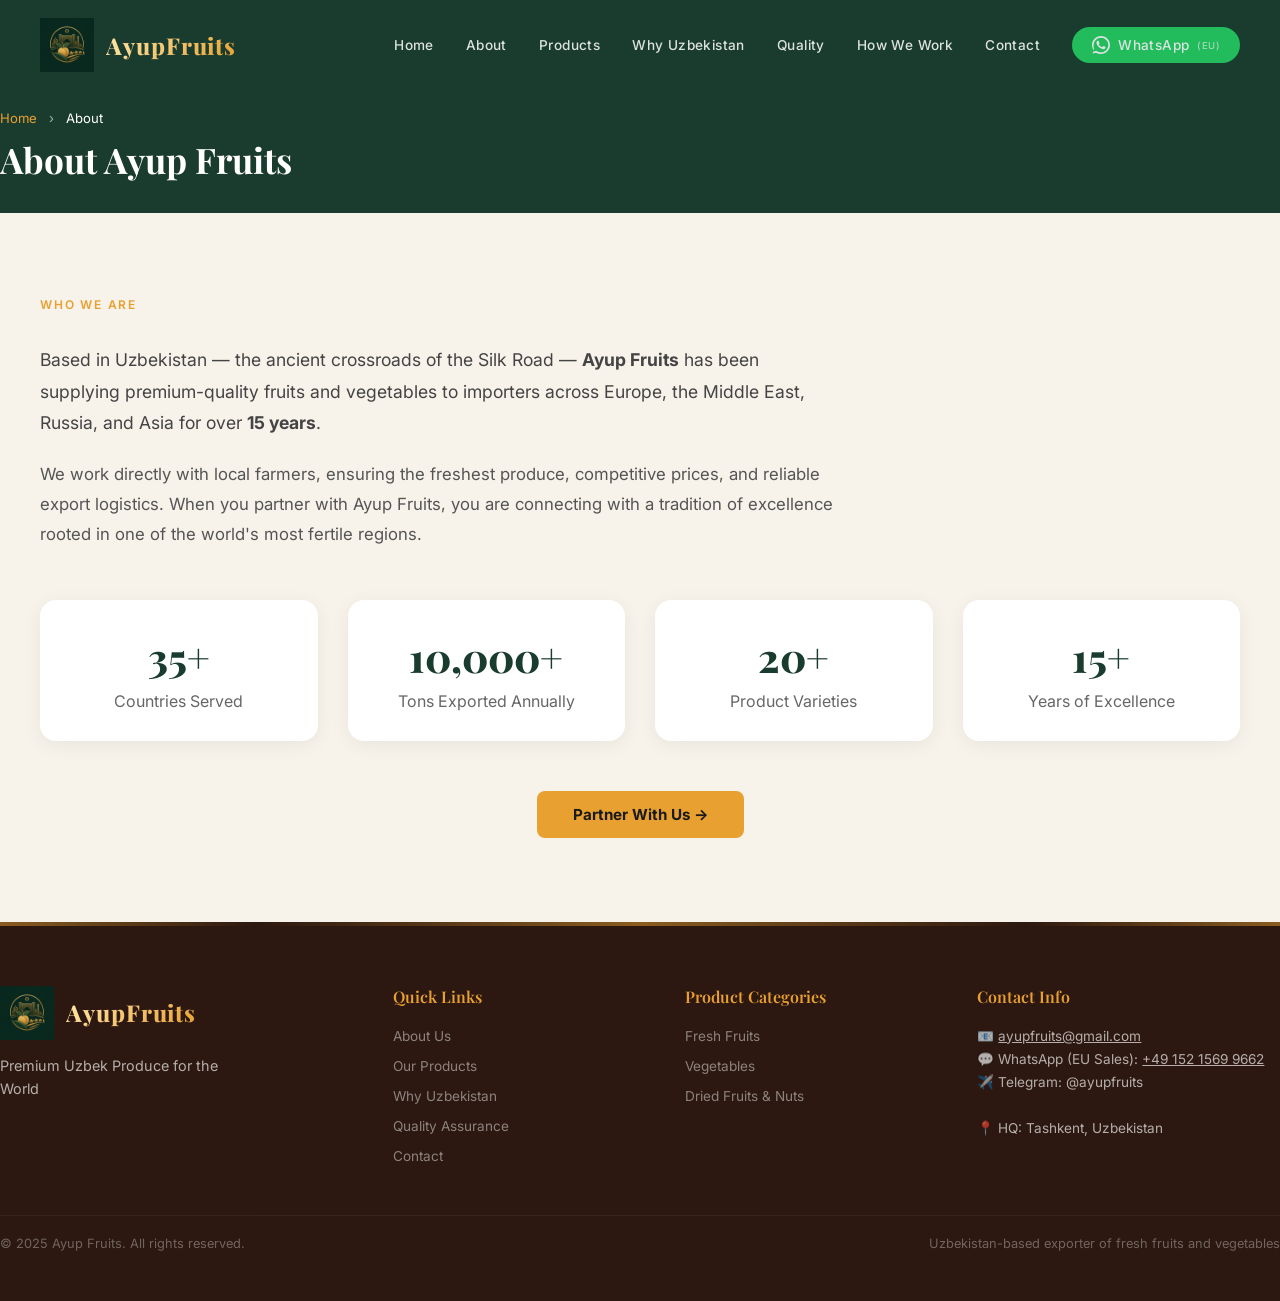
==== about/index.html @ dbff4dd1 "SEO Architecture Overhaul: multi-page structure with 9 subpages - Extracted CSS to styles.css (2163 " ====
<!DOCTYPE html>
<html lang="en">
<head>
<meta charset="UTF-8">
<meta name="viewport" content="width=device-width, initial-scale=1.0">
<title>About Ayup Fruits — 15+ Years of Uzbek Produce Export</title>
<meta name="description" content="Learn about Ayup Fruits, a Tashkent-based exporter with 15+ years of experience supplying premium Uzbek fruits, vegetables, and dried goods to 35+ countries worldwide.">
<link rel="canonical" href="https://ayupfruits.com/about/">
<link rel="alternate" hreflang="en" href="https://ayupfruits.com/about/">
<link rel="alternate" hreflang="x-default" href="https://ayupfruits.com/about/">
<link rel="icon" type="image/png" sizes="48x48" href="../favicon.png">
<link rel="icon" type="image/png" sizes="32x32" href="../favicon-32x32.png">
<link rel="icon" type="image/png" sizes="16x16" href="../favicon-16x16.png">
<link rel="apple-touch-icon" sizes="180x180" href="../apple-touch-icon.png">
<link rel="preconnect" href="https://fonts.googleapis.com">
<link rel="preconnect" href="https://fonts.gstatic.com" crossorigin>
<link href="https://fonts.googleapis.com/css2?family=Inter:wght@400;500;600;700&family=Playfair+Display:ital,wght@0,400;0,600;0,700;0,800;1,400&display=swap" rel="stylesheet">
<link rel="stylesheet" href="../styles.css">
<script type="application/ld+json">
{
  "@context": "https://schema.org",
  "@type": "BreadcrumbList",
  "itemListElement": [
    {"@type": "ListItem", "position": 1, "name": "Home", "item": "https://ayupfruits.com/"},
    {"@type": "ListItem", "position": 2, "name": "About", "item": "https://ayupfruits.com/about/"}
  ]
}
</script>
</head>
<body>

<nav id="navbar" class="scrolled">
  <div class="container nav-inner">
    <a href="../" class="nav-logo">
      <img src="../logo.png" alt="Ayup Fruits">
      <span>AyupFruits</span>
    </a>
    <div class="nav-links">
      <a href="../">Home</a>
      <a href="../about/">About</a>
      <a href="../products/">Products</a>
      <a href="../why-uzbekistan/">Why Uzbekistan</a>
      <a href="../quality/">Quality</a>
      <a href="../how-we-work/">How We Work</a>
      <a href="../contact/">Contact</a>
      <a href="https://wa.me/4915215699662" class="nav-wa-btn" target="_blank" rel="noopener" title="EU Sales Office">
        <svg viewBox="0 0 24 24" fill="currentColor"><path d="M17.472 14.382c-.297-.149-1.758-.867-2.03-.967-.273-.099-.471-.148-.67.15-.197.297-.767.966-.94 1.164-.173.199-.347.223-.644.075-.297-.15-1.255-.463-2.39-1.475-.883-.788-1.48-1.761-1.653-2.059-.173-.297-.018-.458.13-.606.134-.133.298-.347.446-.52.149-.174.198-.298.298-.497.099-.198.05-.371-.025-.52-.075-.149-.669-1.612-.916-2.207-.242-.579-.487-.5-.669-.51-.173-.008-.371-.01-.57-.01-.198 0-.52.074-.792.372-.272.297-1.04 1.016-1.04 2.479 0 1.462 1.065 2.875 1.213 3.074.149.198 2.096 3.2 5.077 4.487.709.306 1.262.489 1.694.625.712.227 1.36.195 1.871.118.571-.085 1.758-.719 2.006-1.413.248-.694.248-1.289.173-1.413-.074-.124-.272-.198-.57-.347z"/><path d="M12 0C5.373 0 0 5.373 0 12c0 2.625.846 5.059 2.284 7.034L.789 23.492l4.634-1.215A11.95 11.95 0 0012 24c6.627 0 12-5.373 12-12S18.627 0 12 0zm0 21.75c-2.115 0-4.107-.628-5.764-1.707l-.413-.248-4.283 1.123 1.143-4.175-.272-.432A9.71 9.71 0 012.25 12c0-5.385 4.365-9.75 9.75-9.75s9.75 4.365 9.75 9.75-4.365 9.75-9.75 9.75z"/></svg>
        WhatsApp <span style="font-size:0.7em;opacity:0.7">(EU)</span>
      </a>
    </div>
    <button class="hamburger" id="hamburgerBtn" aria-label="Toggle menu">
      <span></span><span></span><span></span>
    </button>
  </div>
</nav>
<div class="mobile-menu" id="mobileMenu">
  <a href="../" class="mobile-link">Home</a>
  <a href="../about/" class="mobile-link">About</a>
  <a href="../products/" class="mobile-link">Products</a>
  <a href="../why-uzbekistan/" class="mobile-link">Why Uzbekistan</a>
  <a href="../quality/" class="mobile-link">Quality</a>
  <a href="../how-we-work/" class="mobile-link">How We Work</a>
  <a href="../contact/" class="mobile-link">Contact</a>
</div>

<!-- Breadcrumb -->
<div style="padding: 90px 0 0; background: var(--green);">
  <div class="container" style="padding: 20px 0 30px;">
    <nav style="font-size: 0.82rem; color: rgba(255,255,255,0.6);">
      <a href="../" style="color: var(--gold); text-decoration: none;">Home</a>
      <span style="margin: 0 8px;">›</span>
      <span style="color: #fff;">About</span>
    </nav>
    <h1 style="font-family: 'Playfair Display', serif; color: #fff; font-size: 2.2rem; margin-top: 10px;">About Ayup Fruits</h1>
  </div>
</div>

<section style="padding: 80px 0; background: var(--ivory);">
  <div class="container">
    <span class="eyebrow" style="color: var(--gold);">Who We Are</span>
    <p class="section-body" style="max-width: 800px; margin-top: 20px; font-size: 1.1rem; line-height: 1.8; color: #444;">Based in Uzbekistan — the ancient crossroads of the Silk Road — <strong>Ayup Fruits</strong> has been supplying premium-quality fruits and vegetables to importers across Europe, the Middle East, Russia, and Asia for over <strong>15 years</strong>.</p>
    <p class="section-body" style="max-width: 800px; margin-top: 20px; font-size: 1.05rem; line-height: 1.8; color: #555;">We work directly with local farmers, ensuring the freshest produce, competitive prices, and reliable export logistics. When you partner with Ayup Fruits, you are connecting with a tradition of excellence rooted in one of the world's most fertile regions.</p>
    <div style="display: grid; grid-template-columns: repeat(auto-fit, minmax(200px, 1fr)); gap: 30px; margin-top: 50px;">
      <div style="text-align: center; padding: 30px; background: white; border-radius: 16px; box-shadow: 0 4px 20px rgba(0,0,0,0.06);"><div style="font-size: 2.5rem; font-weight: 800; color: var(--green); font-family: Playfair Display, serif;">35+</div><div style="color: #666; margin-top: 8px;">Countries Served</div></div>
      <div style="text-align: center; padding: 30px; background: white; border-radius: 16px; box-shadow: 0 4px 20px rgba(0,0,0,0.06);"><div style="font-size: 2.5rem; font-weight: 800; color: var(--green); font-family: Playfair Display, serif;">10,000+</div><div style="color: #666; margin-top: 8px;">Tons Exported Annually</div></div>
      <div style="text-align: center; padding: 30px; background: white; border-radius: 16px; box-shadow: 0 4px 20px rgba(0,0,0,0.06);"><div style="font-size: 2.5rem; font-weight: 800; color: var(--green); font-family: Playfair Display, serif;">20+</div><div style="color: #666; margin-top: 8px;">Product Varieties</div></div>
      <div style="text-align: center; padding: 30px; background: white; border-radius: 16px; box-shadow: 0 4px 20px rgba(0,0,0,0.06);"><div style="font-size: 2.5rem; font-weight: 800; color: var(--green); font-family: Playfair Display, serif;">15+</div><div style="color: #666; margin-top: 8px;">Years of Excellence</div></div>
    </div>
    <div style="margin-top: 50px; text-align: center;"><a href="../contact/" class="btn-primary" style="display: inline-block; padding: 14px 36px; background: var(--gold); color: #1a1a1a; border-radius: 8px; font-weight: 700; text-decoration: none;">Partner With Us →</a></div>
  </div>
</section>

<footer id="footer">
  <div class="footer-ornament-strip"></div>
  <div class="container footer-content">
    <div class="footer-grid">
      <div class="footer-brand">
        <a href="../" class="nav-logo">
          <img src="../logo.png" alt="Ayup Fruits">
          <span>AyupFruits</span>
        </a>
        <p>Premium Uzbek Produce for the World</p>
      </div>
      <div class="footer-col">
        <h4>Quick Links</h4>
        <ul>
          <li><a href="../about/">About Us</a></li>
          <li><a href="../products/">Our Products</a></li>
          <li><a href="../why-uzbekistan/">Why Uzbekistan</a></li>
          <li><a href="../quality/">Quality Assurance</a></li>
          <li><a href="../contact/">Contact</a></li>
        </ul>
      </div>
      <div class="footer-col">
        <h4>Product Categories</h4>
        <ul>
          <li><a href="../products/fresh-fruits/">Fresh Fruits</a></li>
          <li><a href="../products/vegetables/">Vegetables</a></li>
          <li><a href="../products/dried-fruits/">Dried Fruits & Nuts</a></li>
        </ul>
      </div>
      <div class="footer-col">
        <h4>Contact Info</h4>
        <p>
          📧 <a href="mailto:ayupfruits@gmail.com" style="color:inherit;text-decoration:underline;">ayupfruits@gmail.com</a><br>
          💬 WhatsApp (EU Sales): <a href="https://wa.me/4915215699662" style="color:inherit;text-decoration:underline;" target="_blank">+49 152 1569 9662</a><br>
          ✈️ Telegram: @ayupfruits<br><br>
          📍 HQ: Tashkent, Uzbekistan
        </p>
      </div>
    </div>
    <div class="footer-bottom">
      <span>© 2025 Ayup Fruits. All rights reserved.</span>
      <span>Uzbekistan-based exporter of fresh fruits and vegetables</span>
    </div>
  </div>
</footer>

<script src="../scripts.js"></script>
<div id="google_translate_element" style="display:none"></div>
<script type="text/javascript" src="//translate.google.com/translate_a/element.js?cb=googleTranslateElementInit"></script>
</body>
</html>
---- styles.css ----
/* ============================================
   RESET & BASE
   ============================================ */
*, *::before, *::after { margin: 0; padding: 0; box-sizing: border-box; }
html { scroll-behavior: smooth; font-size: 16px; }
body {
  font-family: 'Inter', sans-serif;
  color: #1C1C1C;
  background: #F7F2EA;
  overflow-x: hidden;
  -webkit-font-smoothing: antialiased;
}
img { max-width: 100%; height: auto; display: block; }
a { text-decoration: none; color: inherit; }
ul { list-style: none; }
button { cursor: pointer; border: none; font-family: inherit; }

/* ============================================
   DESIGN TOKENS
   ============================================ */
:root {
  --green: #1A3C2E;
  --gold: #E8A030;
  --ivory: #F7F2EA;
  --brown: #2C1810;
  --white: #FFFFFF;
  --graphite: #1C1C1C;
  --gold-light: #F0B840;
  --green-dark: #142E23;
  --transition: 0.35s cubic-bezier(0.4, 0, 0.2, 1);
}

/* ============================================
   UTILITY
   ============================================ */
.container {
  max-width: 1280px;
  margin: 0 auto;
  padding: 0 40px;
}
.eyebrow {
  font-family: 'Inter', sans-serif;
  font-size: 0.75rem;
  font-weight: 600;
  letter-spacing: 0.15em;
  text-transform: uppercase;
  color: var(--gold);
  margin-bottom: 12px;
  display: inline-block;
}
.section-heading {
  font-family: 'Playfair Display', serif;
  font-size: clamp(1.8rem, 4vw, 2.8rem);
  font-weight: 700;
  line-height: 1.2;
  margin-bottom: 20px;
}
.section-body {
  font-size: 1.05rem;
  line-height: 1.75;
  color: #555;
  max-width: 680px;
}

/* reveal animation */
.reveal {
  opacity: 0;
  transform: translateY(40px);
  transition: opacity 0.8s var(--transition), transform 0.8s var(--transition);
}
.reveal.visible {
  opacity: 1;
  transform: translateY(0);
}

/* ============================================
   NAVBAR
   ============================================ */
#navbar {
  position: fixed;
  top: 0; left: 0; right: 0;
  z-index: 1000;
  padding: 18px 0;
  transition: background var(--transition), padding var(--transition), box-shadow var(--transition);
}
#navbar.scrolled {
  background: var(--green);
  padding: 10px 0;
  box-shadow: 0 4px 30px rgba(0,0,0,0.25);
}
.nav-inner {
  display: flex;
  align-items: center;
  justify-content: space-between;
}
.nav-logo {
  display: flex;
  align-items: center;
  gap: 12px;
}
.nav-logo img {
  height: 54px;
  width: auto;
  display: block;
  object-fit: contain;
  transition: height var(--transition);
}
#navbar.scrolled .nav-logo img {
  height: 44px;
}
.nav-logo span {
  font-family: 'Playfair Display', serif;
  font-size: 1.45rem;
  font-weight: 800;
  background: linear-gradient(135deg, #FFEAB0 0%, #E8A030 100%);
  -webkit-background-clip: text;
  -webkit-text-fill-color: transparent;
  letter-spacing: 0.04em;
  display: inline-block;
}
.nav-links {
  display: flex;
  align-items: center;
  gap: 32px;
}
.nav-links a {
  font-size: 0.85rem;
  font-weight: 500;
  color: var(--white);
  opacity: 0.85;
  transition: opacity var(--transition), color var(--transition);
  letter-spacing: 0.03em;
}
.nav-links a:hover { opacity: 1; color: var(--gold); }
.nav-wa-btn {
  display: inline-flex;
  align-items: center;
  gap: 8px;
  background: #25D366;
  color: var(--white);
  padding: 9px 20px;
  border-radius: 50px;
  font-size: 0.82rem;
  font-weight: 600;
  transition: transform var(--transition), box-shadow var(--transition);
}
.nav-wa-btn:hover {
  transform: translateY(-2px);
  box-shadow: 0 6px 20px rgba(37,211,102,0.35);
}
.nav-wa-btn svg { width: 18px; height: 18px; }

/* Hamburger */
.hamburger {
  display: none;
  flex-direction: column;
  gap: 5px;
  background: none;
  padding: 4px;
}
.hamburger span {
  display: block;
  width: 26px;
  height: 2.5px;
  background: var(--white);
  border-radius: 2px;
  transition: transform var(--transition), opacity var(--transition);
}
.hamburger.active span:nth-child(1) { transform: rotate(45deg) translate(5px, 5px); }
.hamburger.active span:nth-child(2) { opacity: 0; }
.hamburger.active span:nth-child(3) { transform: rotate(-45deg) translate(6px, -6px); }

/* Mobile menu */
.mobile-menu {
  display: none;
  position: fixed;
  top: 0; left: 0; right: 0; bottom: 0;
  background: var(--green);
  z-index: 999;
  flex-direction: column;
  align-items: center;
  justify-content: center;
  gap: 28px;
  opacity: 0;
  transition: opacity 0.4s ease;
}
.mobile-menu.open { display: flex; opacity: 1; }
.mobile-menu a {
  font-family: 'Playfair Display', serif;
  font-size: 1.5rem;
  color: var(--white);
  transition: color var(--transition);
}
.mobile-menu a:hover { color: var(--gold); }

/* ============================================
   HERO
   ============================================ */
#hero {
  position: relative;
  min-height: 100vh;
  display: flex;
  flex-direction: column;
  justify-content: center;
  background: var(--green-dark);
  overflow: hidden;
}
.hero-bg {
  position: absolute;
  inset: 0;
  background-image: url('silk-road-bg.jpg');
  background-size: cover;
  background-position: center;
  transform: scale(1.15);
  will-change: transform;
  z-index: 0;
}
.hero-bg-overlay {
  position: absolute;
  inset: 0;
  background: linear-gradient(to right, rgba(20,40,30,0.96) 0%, rgba(20,40,30,0.85) 45%, rgba(20,40,30,0.3) 100%);
  z-index: 1;
}
.hero-bg-overlay::after {
  content: '';
  position: absolute;
  inset: 0;
  background: linear-gradient(180deg, rgba(20,40,30,0.2) 0%, rgba(20,40,30,0.96) 100%);
}
.hero-ornament {
  position: absolute;
  inset: 0;
  opacity: 0.08;
  pointer-events: none;
  z-index: 2;
  mix-blend-mode: overlay;
}
.hero-shimmer {
  position: absolute;
  top: 0; left: -100%;
  width: 100%; height: 100%;
  background: linear-gradient(90deg, transparent 0%, rgba(232,160,48,0.05) 50%, transparent 100%);
  animation: shimmer 6s ease-in-out infinite;
  pointer-events: none;
  z-index: 2;
}
@keyframes shimmer {
  0% { left: -100%; }
  100% { left: 100%; }
}
.hero-content {
  position: relative;
  z-index: 3;
  max-width: 820px;
  padding-top: 120px;
}
.hero-content h1 {
  font-family: 'Playfair Display', serif;
  font-size: clamp(3rem, 7vw, 5.2rem);
  font-weight: 800;
  color: var(--white);
  line-height: 1.05;
  margin-bottom: 18px;
}
.hero-title-gradient {
  background: linear-gradient(135deg, #FFEAB0 0%, #F5D380 25%, #E8A030 50%, #C88015 75%, #905000 100%);
  -webkit-background-clip: text;
  -webkit-text-fill-color: transparent;
  display: inline-block;
  filter: drop-shadow(0 2px 10px rgba(0,0,0,0.55));
}
.hero-sub {
  font-size: clamp(1.05rem, 2vw, 1.35rem);
  color: var(--gold);
  font-weight: 600;
  margin-bottom: 18px;
  letter-spacing: 0.02em;
  text-shadow: 0 2px 4px rgba(0,0,0,0.4);
}
.hero-body {
  font-size: 1.08rem;
  color: rgba(255,255,255,0.72);
  line-height: 1.75;
  max-width: 620px;
  margin-bottom: 38px;
  text-shadow: 0 1px 3px rgba(0,0,0,0.3);
}
.hero-btns {
  display: flex;
  gap: 18px;
  flex-wrap: wrap;
}
.btn-primary {
  display: inline-flex;
  align-items: center;
  gap: 8px;
  background: var(--gold);
  color: var(--brown);
  padding: 14px 32px;
  border-radius: 6px;
  font-weight: 600;
  font-size: 0.95rem;
  transition: transform var(--transition), box-shadow var(--transition), background var(--transition);
  position: relative;
  overflow: hidden;
}
.btn-primary::after {
  content: '';
  position: absolute;
  top: 0; left: -100%;
  width: 100%; height: 100%;
  background: linear-gradient(90deg, transparent, rgba(255,255,255,0.25), transparent);
  transition: left 0.5s;
}
.btn-primary:hover::after { left: 100%; }
.btn-primary:hover {
  transform: translateY(-2px);
  box-shadow: 0 8px 30px rgba(232,160,48,0.4);
}
.btn-secondary {
  display: inline-flex;
  align-items: center;
  gap: 8px;
  background: transparent;
  color: var(--white);
  padding: 14px 32px;
  border-radius: 6px;
  font-weight: 600;
  font-size: 0.95rem;
  border: 2px solid rgba(255,255,255,0.4);
  transition: border-color var(--transition), color var(--transition), transform var(--transition);
}
.btn-secondary:hover {
  border-color: var(--gold);
  color: var(--gold);
  transform: translateY(-2px);
}

/* Stats strip */
.hero-stats {
  position: relative;
  z-index: 2;
  display: grid;
  grid-template-columns: repeat(4, 1fr);
  gap: 16px;
  margin-top: 60px;
  padding-bottom: 50px;
}
.stat-item {
  text-align: center;
  position: relative;
  background: rgba(255,255,255,0.04);
  border: 1px solid rgba(232,160,48,0.2);
  border-radius: 20px;
  padding: 28px 16px 24px;
  backdrop-filter: blur(10px);
  -webkit-backdrop-filter: blur(10px);
  transition: transform 0.3s ease, box-shadow 0.3s ease, border-color 0.3s ease;
  overflow: hidden;
}
.stat-item::before {
  content: '';
  position: absolute;
  inset: 0;
  background: linear-gradient(135deg, rgba(232,160,48,0.06) 0%, rgba(255,234,176,0.03) 100%);
  border-radius: 20px;
  pointer-events: none;
}
.stat-item:hover {
  transform: translateY(-6px);
  box-shadow: 0 20px 50px rgba(232,160,48,0.15), 0 0 0 1px rgba(232,160,48,0.35);
  border-color: rgba(232,160,48,0.45);
}
/* Top gold line accent */
.stat-item::after {
  content: '';
  position: absolute;
  top: 0; left: 20%; right: 20%;
  height: 2px;
  background: linear-gradient(90deg, transparent, rgba(232,160,48,0.7), transparent);
  border-radius: 0 0 2px 2px;
}
.stat-icon {
  display: flex;
  align-items: center;
  justify-content: center;
  width: 60px;
  height: 60px;
  margin: 0 auto 18px;
  border-radius: 18px;
  font-size: 1.6rem;
  position: relative;
  transition: transform 0.35s cubic-bezier(0.34, 1.56, 0.64, 1), box-shadow 0.3s ease;
}
.stat-icon svg {
  width: 30px;
  height: 30px;
  filter: drop-shadow(0 2px 6px currentColor);
}
/* Per-card icon colors */
.stat-item:nth-child(1) .stat-icon {
  background: linear-gradient(135deg, rgba(64,196,255,0.18) 0%, rgba(30,144,255,0.1) 100%);
  border: 1px solid rgba(64,196,255,0.35);
  box-shadow: 0 4px 20px rgba(64,196,255,0.1);
}
.stat-item:nth-child(2) .stat-icon {
  background: linear-gradient(135deg, rgba(255,152,0,0.18) 0%, rgba(230,81,0,0.1) 100%);
  border: 1px solid rgba(255,152,0,0.35);
  box-shadow: 0 4px 20px rgba(255,152,0,0.1);
}
.stat-item:nth-child(3) .stat-icon {
  background: linear-gradient(135deg, rgba(76,175,80,0.18) 0%, rgba(27,94,32,0.12) 100%);
  border: 1px solid rgba(76,175,80,0.35);
  box-shadow: 0 4px 20px rgba(76,175,80,0.1);
}
.stat-item:nth-child(4) .stat-icon {
  background: linear-gradient(135deg, rgba(186,104,200,0.18) 0%, rgba(123,31,162,0.12) 100%);
  border: 1px solid rgba(186,104,200,0.35);
  box-shadow: 0 4px 20px rgba(186,104,200,0.1);
}
/* Hover lift for icon */
.stat-item:hover .stat-icon {
  transform: scale(1.12) translateY(-2px);
}
.stat-number {
  font-family: 'Outfit', 'Inter', sans-serif;
  font-size: clamp(2.6rem, 4.5vw, 3.6rem);
  font-weight: 900;
  color: #ffffff;
  line-height: 1;
  margin-bottom: 10px;
  letter-spacing: -0.03em;
  text-shadow:
    0 0 20px rgba(232,160,48,0.9),
    0 0 40px rgba(232,160,48,0.5),
    0 0 80px rgba(232,160,48,0.25),
    0 2px 4px rgba(0,0,0,0.4);
  transition: text-shadow 0.3s ease;
}
.stat-item:hover .stat-number {
  text-shadow:
    0 0 25px rgba(255,234,176,1),
    0 0 50px rgba(232,160,48,0.8),
    0 0 100px rgba(232,160,48,0.4),
    0 2px 4px rgba(0,0,0,0.4);
}
.stat-number .plus-sign {
  font-size: 55%;
  font-weight: 700;
  color: #E8A030;
  vertical-align: super;
  text-shadow: 0 0 12px rgba(232,160,48,0.8);
  margin-left: 1px;
}
.stat-divider {
  width: 36px;
  height: 2px;
  background: linear-gradient(90deg, transparent, rgba(232,160,48,0.7), transparent);
  margin: 8px auto 10px;
  border-radius: 2px;
}
.stat-label {
  font-size: 0.78rem;
  color: rgba(255,255,255,0.85);
  letter-spacing: 0.1em;
  text-transform: uppercase;
  font-weight: 700;
  font-family: 'Inter', 'Outfit', sans-serif;
}
.stat-desc {
  font-size: 0.7rem;
  color: rgba(255,255,255,0.35);
  margin-top: 6px;
  letter-spacing: 0.01em;
  font-weight: 400;
  line-height: 1.45;
}
@keyframes statPop {
  0% { opacity: 0; transform: translateY(24px) scale(0.93); }
  100% { opacity: 1; transform: translateY(0) scale(1); }
}
.stat-item.visible {
  animation: statPop 0.65s cubic-bezier(0.34, 1.56, 0.64, 1) forwards;
}
.stat-item.visible:nth-child(1) { animation-delay: 0.05s; }
.stat-item.visible:nth-child(2) { animation-delay: 0.15s; }
.stat-item.visible:nth-child(3) { animation-delay: 0.25s; }
.stat-item.visible:nth-child(4) { animation-delay: 0.35s; }

/* ============================================
   ABOUT
   ============================================ */
#about {
  position: relative;
  background: linear-gradient(to bottom, var(--ivory) 0%, #EFE8DC 100%);
  padding: 120px 0;
  overflow: hidden;
}
.about-grid {
  display: grid;
  grid-template-columns: 1fr 1fr;
  gap: 60px;
  align-items: center;
}
.about-image {
  position: relative;
  border-radius: 12px;
  overflow: hidden;
  aspect-ratio: 4/3;
}
.about-image img {
  width: 100%;
  height: 100%;
  object-fit: cover;
}
.about-image::after {
  content: '';
  position: absolute;
  inset: 0;
  border: 3px solid var(--gold);
  border-radius: 12px;
  opacity: 0.3;
  pointer-events: none;
}
.about-image .ornament-corner {
  position: absolute;
  width: 60px; height: 60px;
  opacity: 0.5;
}
.about-image .ornament-corner.tl { top: -4px; left: -4px; }
.about-image .ornament-corner.br { bottom: -4px; right: -4px; transform: rotate(180deg); }
.about-text .section-body { margin-bottom: 40px; }
.about-features {
  display: flex;
  flex-direction: column;
  gap: 24px;
}
.about-feature {
  display: flex;
  gap: 16px;
  align-items: flex-start;
}
.about-feature-icon {
  flex-shrink: 0;
  width: 48px; height: 48px;
  background: var(--gold);
  border-radius: 10px;
  display: flex;
  align-items: center;
  justify-content: center;
  font-size: 1.3rem;
}
.about-feature h4 {
  font-size: 0.95rem;
  font-weight: 600;
  margin-bottom: 4px;
  color: var(--green);
}
.about-feature p {
  font-size: 0.88rem;
  color: #666;
  line-height: 1.5;
}

/* ============================================
   PRODUCTS
   ============================================ */
#products {
  background: var(--white);
  padding: 120px 0;
}
.products-header {
  text-align: center;
  margin-bottom: 50px;
}
.products-header .section-body {
  margin: 0 auto;
}
.filter-tabs {
  display: flex;
  justify-content: center;
  gap: 8px;
  margin-bottom: 50px;
  flex-wrap: wrap;
}
.filter-tab {
  padding: 10px 24px;
  border-radius: 50px;
  font-size: 0.85rem;
  font-weight: 600;
  background: var(--ivory);
  color: var(--graphite);
  border: 2px solid transparent;
  transition: all var(--transition);
  letter-spacing: 0.03em;
}
.filter-tab:hover,
.filter-tab.active {
  background: var(--green);
  color: var(--white);
  border-color: var(--green);
}
.products-grid {
  display: grid;
  grid-template-columns: repeat(4, 1fr);
  gap: 24px;
}
.product-card {
  position: relative;
  background: var(--white);
  border-radius: 12px;
  overflow: hidden;
  border: 2px solid #eee;
  transition: transform var(--transition), border-color var(--transition), box-shadow var(--transition);
}
.product-card:hover {
  transform: translateY(-8px);
  border-color: var(--gold);
  box-shadow: 0 20px 50px rgba(232,160,48,0.15);
}
.product-card-img {
  aspect-ratio: 4/3;
  overflow: hidden;
  position: relative;
}
.product-card-img img {
  width: 100%;
  height: 100%;
  object-fit: cover;
  transition: transform 0.5s ease;
}
.product-card:hover .product-card-img img {
  transform: scale(1.08);
}
.product-card-overlay {
  position: absolute;
  inset: 0;
  background: rgba(26,60,46,0.65);
  display: flex;
  align-items: center;
  justify-content: center;
  opacity: 0;
  transition: opacity var(--transition);
}
.product-card:hover .product-card-overlay { opacity: 1; }
.inquire-btn {
  padding: 10px 24px;
  background: var(--gold);
  color: var(--brown);
  border-radius: 6px;
  font-weight: 600;
  font-size: 0.85rem;
  transform: translateY(10px);
  transition: transform var(--transition);
}
.product-card:hover .inquire-btn { transform: translateY(0); }
.product-card-info {
  padding: 18px 20px;
}
.product-card-info h3 {
  font-family: 'Playfair Display', serif;
  font-size: 1.05rem;
  font-weight: 600;
  color: var(--green);
  margin-bottom: 4px;
}
.product-tag {
  font-size: 0.75rem;
  color: #999;
  letter-spacing: 0.04em;
}

/* corner ornament on product cards */
.product-card::before {
  content: '';
  position: absolute;
  top: 8px; right: 8px;
  width: 24px; height: 24px;
  border-top: 2px solid var(--gold);
  border-right: 2px solid var(--gold);
  opacity: 0;
  transition: opacity var(--transition);
  z-index: 3;
  border-radius: 0 6px 0 0;
}
.product-card::after {
  content: '';
  position: absolute;
  bottom: 8px; left: 8px;
  width: 24px; height: 24px;
  border-bottom: 2px solid var(--gold);
  border-left: 2px solid var(--gold);
  opacity: 0;
  transition: opacity var(--transition);
  z-index: 3;
  border-radius: 0 0 0 6px;
}
.product-card:hover::before,
.product-card:hover::after { opacity: 1; }

/* ============================================
   WHY UZBEKISTAN
   ============================================ */
#why-uzbekistan {
  background: var(--green);
  padding: 120px 0;
  position: relative;
  overflow: hidden;
}
.why-ornament {
  position: absolute;
  inset: 0;
  opacity: 0.04;
  pointer-events: none;
}
#why-uzbekistan .section-heading { color: var(--white); }
#why-uzbekistan .section-body { color: rgba(255,255,255,0.65); max-width: 720px; }
.why-header { margin-bottom: 60px; }
.why-features {
  display: grid;
  grid-template-columns: repeat(3, 1fr);
  gap: 30px;
  position: relative;
  z-index: 2;
}
.why-feature {
  background: rgba(255,255,255,0.06);
  border: 1px solid rgba(255,255,255,0.1);
  border-radius: 14px;
  padding: 36px 30px;
  transition: transform var(--transition), background var(--transition);
}
.why-feature:hover {
  transform: translateY(-6px);
  background: rgba(255,255,255,0.1);
}
.why-feature-icon {
  font-size: 2rem;
  margin-bottom: 16px;
}
.why-feature h3 {
  font-family: 'Playfair Display', serif;
  font-size: 1.2rem;
  font-weight: 600;
  color: var(--gold);
  margin-bottom: 10px;
}
.why-feature p {
  font-size: 0.92rem;
  color: rgba(255,255,255,0.55);
  line-height: 1.6;
}

/* ============================================
   QUALITY
   ============================================ */
#quality {
  background: var(--ivory);
  padding: 120px 0;
}
.quality-header {
  text-align: center;
  margin-bottom: 60px;
}
.quality-header .section-body { margin: 0 auto; }
.quality-grid {
  display: grid;
  grid-template-columns: repeat(4, 1fr);
  gap: 24px;
}
.quality-card {
  background: var(--white);
  border-radius: 14px;
  padding: 36px 28px;
  text-align: center;
  border: 2px solid transparent;
  transition: transform var(--transition), border-color var(--transition), box-shadow var(--transition);
}
.quality-card:hover {
  transform: translateY(-6px);
  border-color: var(--gold);
  box-shadow: 0 16px 40px rgba(0,0,0,0.06);
}
.quality-card-icon {
  width: 60px; height: 60px;
  margin: 0 auto 18px;
  background: var(--green);
  border-radius: 14px;
  display: flex;
  align-items: center;
  justify-content: center;
  font-size: 1.5rem;
}
.quality-card h3 {
  font-family: 'Playfair Display', serif;
  font-size: 1.05rem;
  font-weight: 600;
  color: var(--green);
}

/* ============================================
   CONTACT
   ============================================ */
#contact {
  background: var(--white);
  padding: 120px 0;
  position: relative;
}
.contact-ornament-tl {
  position: absolute;
  top: 0; left: 0;
  width: 120px; height: 120px;
  opacity: 0.15;
  pointer-events: none;
}
.contact-ornament-br {
  position: absolute;
  bottom: 0; right: 0;
  width: 120px; height: 120px;
  opacity: 0.15;
  pointer-events: none;
  transform: rotate(180deg);
}
.contact-header {
  text-align: center;
  margin-bottom: 50px;
}
.contact-header .section-body { margin: 0 auto; }
.contact-buttons {
  display: flex;
  justify-content: center;
  gap: 20px;
  margin-bottom: 60px;
  flex-wrap: wrap;
}
.contact-btn {
  display: inline-flex;
  align-items: center;
  gap: 12px;
  padding: 16px 32px;
  border-radius: 10px;
  font-weight: 600;
  font-size: 0.95rem;
  transition: transform var(--transition), box-shadow var(--transition);
}
.contact-btn:hover {
  transform: translateY(-3px);
}
.contact-btn svg { width: 22px; height: 22px; }
.contact-btn.whatsapp {
  background: #25D366;
  color: var(--white);
}
.contact-btn.whatsapp:hover { box-shadow: 0 8px 30px rgba(37,211,102,0.35); }
.contact-btn.telegram {
  background: #0088cc;
  color: var(--white);
}
.contact-btn.telegram:hover { box-shadow: 0 8px 30px rgba(0,136,204,0.35); }
.contact-btn.email {
  background: var(--graphite);
  color: var(--white);
}
.contact-btn.email:hover { box-shadow: 0 8px 30px rgba(28,28,28,0.25); }

.contact-form {
  max-width: 640px;
  margin: 0 auto;
  background: var(--ivory);
  padding: 48px 44px;
  border-radius: 16px;
  border: 1px solid #e8e0d4;
}
.form-row {
  display: grid;
  grid-template-columns: 1fr 1fr;
  gap: 16px;
  margin-bottom: 16px;
}
.form-group {
  display: flex;
  flex-direction: column;
}
.form-group.full { grid-column: 1 / -1; }
.form-group label {
  font-size: 0.82rem;
  font-weight: 600;
  color: var(--graphite);
  margin-bottom: 6px;
  letter-spacing: 0.02em;
}
.form-group input,
.form-group select,
.form-group textarea {
  padding: 12px 16px;
  border: 2px solid #ddd;
  border-radius: 8px;
  font-family: 'Inter', sans-serif;
  font-size: 0.92rem;
  background: var(--white);
  transition: border-color var(--transition);
  outline: none;
  color: var(--graphite);
}
.form-group input:focus,
.form-group select:focus,
.form-group textarea:focus {
  border-color: var(--gold);
}
.form-group textarea { resize: vertical; min-height: 100px; }
.form-submit {
  width: 100%;
  padding: 15px;
  background: var(--gold);
  color: var(--brown);
  border-radius: 8px;
  font-weight: 700;
  font-size: 1rem;
  margin-top: 8px;
  transition: transform var(--transition), box-shadow var(--transition);
  position: relative;
  overflow: hidden;
}
.form-submit::after {
  content: '';
  position: absolute;
  top: 0; left: -100%;
  width: 100%; height: 100%;
  background: linear-gradient(90deg, transparent, rgba(255,255,255,0.25), transparent);
  transition: left 0.5s;
}
.form-submit:hover::after { left: 100%; }
.form-submit:hover {
  transform: translateY(-2px);
  box-shadow: 0 8px 28px rgba(232,160,48,0.4);
}
.form-note {
  text-align: center;
  font-size: 0.78rem;
  color: #999;
  margin-top: 14px;
}

/* ============================================
   FOOTER
   ============================================ */
#footer {
  background: var(--brown);
  color: rgba(255,255,255,0.65);
  position: relative;
  overflow: hidden;
}
.footer-ornament-strip {
  width: 100%;
  height: 4px;
  background: linear-gradient(90deg, var(--gold), transparent 20%, var(--gold) 50%, transparent 80%, var(--gold));
  opacity: 0.5;
}
.footer-content {
  padding: 60px 0 30px;
}
.footer-grid {
  display: grid;
  grid-template-columns: 1.4fr 1fr 1fr 1.2fr;
  gap: 40px;
  margin-bottom: 40px;
}
.footer-brand .nav-logo { margin-bottom: 14px; }
.footer-brand p {
  font-size: 0.9rem;
  line-height: 1.6;
  max-width: 260px;
}
.footer-col h4 {
  font-family: 'Playfair Display', serif;
  font-size: 1rem;
  color: var(--gold);
  margin-bottom: 18px;
  font-weight: 600;
}
.footer-col ul li {
  margin-bottom: 10px;
}
.footer-col ul li a {
  font-size: 0.85rem;
  opacity: 0.7;
  transition: opacity var(--transition), color var(--transition);
}
.footer-col ul li a:hover { opacity: 1; color: var(--gold); }
.footer-col p {
  font-size: 0.85rem;
  line-height: 1.7;
}
.footer-bottom {
  border-top: 1px solid rgba(255,255,255,0.1);
  padding: 20px 0;
  display: flex;
  justify-content: space-between;
  align-items: center;
  font-size: 0.8rem;
  opacity: 0.5;
  flex-wrap: wrap;
  gap: 10px;
}

/* ============================================
   SECTION DIVIDER — ornamental
   ============================================ */
.section-divider {
  display: flex;
  justify-content: center;
  padding: 0;
  opacity: 0.3;
}

/* ============================================
   RESPONSIVE
   ============================================ */
@media (max-width: 1024px) {
  .products-grid { grid-template-columns: repeat(3, 1fr); }
  .footer-grid { grid-template-columns: repeat(2, 1fr); }
}
@media (max-width: 768px) {
  .container { padding: 0 20px; }
  .nav-links { display: none; }
  .hamburger { display: flex; }
  .hero-stats { grid-template-columns: repeat(2, 1fr); gap: 24px; }
  .stat-item:not(:last-child)::after { display: none; }
  .about-grid { grid-template-columns: 1fr; gap: 40px; }
  .products-grid { grid-template-columns: repeat(2, 1fr); }
  .why-features { grid-template-columns: 1fr; }
  .quality-grid { grid-template-columns: repeat(2, 1fr); }
  .form-row { grid-template-columns: 1fr; }
  .contact-form { padding: 32px 24px; }
  .footer-grid { grid-template-columns: 1fr; gap: 30px; }
  #about, #products, #why-uzbekistan, #quality, #contact { padding: 80px 0; }
}
@media (max-width: 480px) {
  .products-grid { grid-template-columns: 1fr; }
  .quality-grid { grid-template-columns: 1fr; }
  .hero-stats { grid-template-columns: 1fr; }
  .contact-buttons { flex-direction: column; align-items: center; }
  .hero-btns { flex-direction: column; }
  .hero-btns a { width: 100%; text-align: center; justify-content: center; }
}

/* ============================================
   TRADE SPECIFICATIONS (inside Quality)
   ============================================ */
.trade-specs {
  margin-top: 60px;
}
.trade-specs-title {
  text-align: center;
  margin-bottom: 40px;
}
.trade-specs-title .eyebrow {
  display: block;
  margin-bottom: 10px;
}
.trade-specs-title h3 {
  font-family: 'Playfair Display', serif;
  font-size: clamp(1.4rem, 2.5vw, 1.8rem);
  color: var(--green);
  font-weight: 700;
}
.trade-specs-grid {
  display: grid;
  grid-template-columns: repeat(4, 1fr);
  gap: 20px;
}
.trade-spec-card {
  background: rgba(255,255,255,0.65);
  border: 1px solid rgba(232,160,48,0.15);
  border-radius: 18px;
  padding: 28px 22px 24px;
  text-align: center;
  backdrop-filter: blur(8px);
  -webkit-backdrop-filter: blur(8px);
  transition: transform 0.3s ease, box-shadow 0.3s ease, border-color 0.3s ease;
  position: relative;
  overflow: hidden;
}
.trade-spec-card::before {
  content: '';
  position: absolute;
  top: 0; left: 25%; right: 25%;
  height: 2px;
  border-radius: 0 0 2px 2px;
  transition: left 0.3s ease, right 0.3s ease;
}
.trade-spec-card:nth-child(1)::before { background: linear-gradient(90deg, transparent, #40C4FF, transparent); }
.trade-spec-card:nth-child(2)::before { background: linear-gradient(90deg, transparent, #FF9800, transparent); }
.trade-spec-card:nth-child(3)::before { background: linear-gradient(90deg, transparent, #4CAF50, transparent); }
.trade-spec-card:nth-child(4)::before { background: linear-gradient(90deg, transparent, #BA68C8, transparent); }
.trade-spec-card:hover::before { left: 10%; right: 10%; }
.trade-spec-card:hover {
  transform: translateY(-5px);
  box-shadow: 0 16px 40px rgba(0,0,0,0.08);
  border-color: rgba(232,160,48,0.3);
}
.trade-spec-icon {
  width: 54px; height: 54px;
  border-radius: 16px;
  display: flex; align-items: center; justify-content: center;
  margin: 0 auto 16px;
  font-size: 1.5rem;
  transition: transform 0.3s ease;
}
.trade-spec-card:hover .trade-spec-icon { transform: scale(1.1); }
.trade-spec-card:nth-child(1) .trade-spec-icon { background: rgba(64,196,255,0.12); border: 1px solid rgba(64,196,255,0.3); }
.trade-spec-card:nth-child(2) .trade-spec-icon { background: rgba(255,152,0,0.12); border: 1px solid rgba(255,152,0,0.3); }
.trade-spec-card:nth-child(3) .trade-spec-icon { background: rgba(76,175,80,0.12); border: 1px solid rgba(76,175,80,0.3); }
.trade-spec-card:nth-child(4) .trade-spec-icon { background: rgba(186,104,200,0.12); border: 1px solid rgba(186,104,200,0.3); }
.trade-spec-icon svg { width: 26px; height: 26px; }
.trade-spec-card h4 {
  font-family: 'Playfair Display', serif;
  font-size: 1.05rem;
  color: var(--green);
  margin-bottom: 8px;
  font-weight: 700;
}
.trade-spec-card p {
  font-size: 0.82rem;
  color: #666;
  line-height: 1.55;
}
.trade-spec-card .spec-highlight {
  display: inline-block;
  margin-top: 10px;
  font-size: 0.72rem;
  font-weight: 700;
  letter-spacing: 0.06em;
  text-transform: uppercase;
  padding: 5px 14px;
  border-radius: 20px;
  background: rgba(232,160,48,0.1);
  color: #C88015;
}

/* ============================================
   HOW WE WORK — Process Timeline
   ============================================ */
#how-we-work {
  background: linear-gradient(180deg, #141414 0%, #1A1A1A 100%);
  padding: 100px 0 110px;
  position: relative;
  overflow: hidden;
}
#how-we-work::before {
  content: '';
  position: absolute;
  top: 0; left: 0; right: 0;
  height: 1px;
  background: linear-gradient(90deg, transparent, rgba(232,160,48,0.3), transparent);
}
.hww-header {
  text-align: center;
  margin-bottom: 60px;
}
.hww-header .eyebrow {
  color: #E8A030;
}
.hww-header h2 {
  font-family: 'Playfair Display', serif;
  font-size: clamp(1.8rem, 3vw, 2.6rem);
  color: #fff;
  font-weight: 700;
  margin-top: 12px;
}
.hww-header p {
  color: rgba(255,255,255,0.5);
  max-width: 600px;
  margin: 16px auto 0;
  font-size: 0.92rem;
  line-height: 1.6;
}

/* Timeline container */
.process-timeline {
  position: relative;
  max-width: 1100px;
  margin: 0 auto;
}
/* Connecting line */
.timeline-line {
  position: absolute;
  top: 42px;
  left: 60px;
  right: 60px;
  height: 2px;
  background: rgba(255,255,255,0.08);
  z-index: 0;
}
.timeline-line-fill {
  height: 100%;
  width: 0%;
  background: linear-gradient(90deg, #C88015, #E8A030, #FFEAB0, #E8A030, #C88015);
  border-radius: 2px;
  transition: width 1.5s cubic-bezier(0.4, 0, 0.2, 1);
}

/* Steps grid */
.process-steps {
  display: grid;
  grid-template-columns: repeat(6, 1fr);
  gap: 16px;
  position: relative;
  z-index: 1;
}

/* Individual step */
.process-step {
  text-align: center;
  opacity: 0;
  transform: translateY(20px);
  transition: opacity 0.5s ease, transform 0.5s ease;
}
.process-step.visible {
  opacity: 1;
  transform: translateY(0);
}

/* Step number circle */
.step-num {
  width: 48px; height: 48px;
  border-radius: 50%;
  display: flex; align-items: center; justify-content: center;
  margin: 0 auto 20px;
  font-family: 'Outfit', 'Inter', sans-serif;
  font-size: 1rem;
  font-weight: 800;
  color: #1A1A1A;
  background: linear-gradient(135deg, #FFEAB0 0%, #E8A030 100%);
  box-shadow: 0 4px 20px rgba(232,160,48,0.35), 0 0 0 4px rgba(232,160,48,0.1);
  position: relative;
  z-index: 2;
  transition: transform 0.3s ease, box-shadow 0.3s ease;
}
.process-step:hover .step-num {
  transform: scale(1.15);
  box-shadow: 0 6px 30px rgba(232,160,48,0.5), 0 0 0 6px rgba(232,160,48,0.15);
}

/* Step card body */
.step-card {
  background: rgba(255,255,255,0.04);
  border: 1px solid rgba(232,160,48,0.12);
  border-radius: 16px;
  padding: 22px 14px 20px;
  backdrop-filter: blur(6px);
  -webkit-backdrop-filter: blur(6px);
  transition: border-color 0.3s ease, background 0.3s ease;
}
.process-step:hover .step-card {
  border-color: rgba(232,160,48,0.3);
  background: rgba(255,255,255,0.06);
}
.step-icon {
  margin-bottom: 12px;
}
.step-icon svg {
  width: 28px; height: 28px;
  opacity: 0.7;
}
.step-card h4 {
  font-family: 'Inter', 'Outfit', sans-serif;
  font-size: 0.82rem;
  font-weight: 700;
  color: rgba(255,255,255,0.9);
  text-transform: uppercase;
  letter-spacing: 0.06em;
  margin-bottom: 8px;
}
.step-card p {
  font-size: 0.76rem;
  color: rgba(255,255,255,0.4);
  line-height: 1.5;
}

/* Responsive: How We Work */
@media (max-width: 1024px) {
  .process-steps { grid-template-columns: repeat(3, 1fr); gap: 24px; }
  .timeline-line { display: none; }
  .trade-specs-grid { grid-template-columns: repeat(2, 1fr); }
}
@media (max-width: 768px) {
  .process-steps { grid-template-columns: repeat(2, 1fr); gap: 20px; }
  .trade-specs-grid { grid-template-columns: repeat(2, 1fr); }
  #how-we-work { padding: 70px 0 80px; }
}
@media (max-width: 480px) {
  .process-steps { grid-template-columns: 1fr; gap: 16px; }
  .trade-specs-grid { grid-template-columns: 1fr; }
}

/* ============================================
   B2B EXPANSIONS: Seasonality, Map, Modal, Certs
   ============================================ */

/* View toggle (Catalog vs Seasonality) */
.view-toggle-container {
  display: flex;
  justify-content: center;
  margin-top: -30px;
  margin-bottom: 40px;
  gap: 15px;
}
.toggle-btn {
  padding: 12px 28px;
  border-radius: 6px;
  font-size: 0.9rem;
  font-weight: 600;
  background: transparent;
  color: var(--green);
  border: 2px solid var(--green);
  transition: all var(--transition);
  display: inline-flex;
  align-items: center;
  gap: 8px;
}
.toggle-btn.active, .toggle-btn:hover {
  background: var(--green);
  color: var(--white);
}
.toggle-btn svg {
  width: 18px;
  height: 18px;
  fill: currentColor;
}

/* Seasonality Timeline Matrix */
.seasonality-wrapper {
  overflow-x: auto;
  background: var(--white);
  padding: 24px;
  border-radius: 12px;
  border: 2px solid #eee;
  margin-top: 20px;
}
.seasonality-table {
  width: 100%;
  border-collapse: collapse;
  min-width: 800px;
}
.seasonality-table th, .seasonality-table td {
  padding: 12px;
  text-align: center;
  font-size: 0.85rem;
  border: 1px solid #f0e6d6;
}
.seasonality-table th {
  background: var(--ivory);
  color: var(--green);
  font-weight: 700;
}
.seasonality-table td.product-label-cell {
  text-align: left;
  font-weight: 600;
  color: var(--green);
  width: 180px;
  cursor: pointer;
  transition: color var(--transition);
}
.seasonality-table td.product-label-cell:hover {
  color: var(--gold);
}
.season-bar {
  height: 14px;
  border-radius: 10px;
  margin: 0 auto;
  transition: transform 0.2s;
}
.season-bar:hover {
  transform: scaleY(1.3);
}
.season-bar.peak {
  background: var(--green);
  box-shadow: 0 0 8px rgba(26,60,46,0.3);
}
.season-bar.available {
  background: var(--gold);
  box-shadow: 0 0 8px rgba(232,160,30,0.3);
}
.season-bar.none {
  background: #f5eedf;
}
.season-legend {
  display: flex;
  justify-content: center;
  gap: 24px;
  margin-top: 20px;
  font-size: 0.82rem;
}
.legend-item {
  display: flex;
  align-items: center;
  gap: 8px;
  color: #666;
}
.legend-color {
  width: 16px;
  height: 16px;
  border-radius: 4px;
}
.legend-color.peak { background: var(--green); }
.legend-color.available { background: var(--gold); }
.legend-color.none { background: #f5eedf; }

/* Product Details Modal styling */
.modal-overlay {
  position: fixed;
  inset: 0;
  background: rgba(20,46,35,0.75);
  backdrop-filter: blur(8px);
  -webkit-backdrop-filter: blur(8px);
  z-index: 2000;
  display: flex;
  align-items: center;
  justify-content: center;
  opacity: 0;
  pointer-events: none;
  transition: opacity 0.4s var(--transition);
  padding: 20px;
}
.modal-overlay.open {
  opacity: 1;
  pointer-events: auto;
}
.modal-container {
  background: var(--white);
  width: 100%;
  max-width: 850px;
  border-radius: 16px;
  overflow: hidden;
  position: relative;
  box-shadow: 0 25px 60px rgba(0,0,0,0.35);
  border: 1px solid var(--gold);
  transform: scale(0.9);
  transition: transform 0.4s var(--transition);
  display: flex;
  max-height: 90vh;
}
.modal-overlay.open .modal-container {
  transform: scale(1);
}
.modal-close-btn {
  position: absolute;
  top: 15px; right: 15px;
  background: var(--white);
  border: 2px solid var(--gold);
  color: var(--green);
  width: 36px; height: 36px;
  border-radius: 50%;
  display: flex;
  align-items: center;
  justify-content: center;
  font-size: 1.25rem;
  z-index: 10;
  font-weight: 700;
  transition: all var(--transition);
  box-shadow: 0 4px 10px rgba(0,0,0,0.1);
}
.modal-close-btn:hover {
  background: var(--green);
  color: var(--white);
  transform: rotate(90deg);
}
.modal-layout {
  display: grid;
  grid-template-columns: 1.15fr 1.2fr;
  width: 100%;
}
.modal-img-sec {
  position: relative;
  height: 100%;
  min-height: 480px;
  display: flex;
  flex-direction: column;
}
.modal-img-sec img {
  width: 100%;
  height: 50%;
  object-fit: cover;
}
.modal-video-container {
  height: 50%;
  width: 100%;
  position: relative;
  overflow: hidden;
  background: #000;
  border-top: 4px solid var(--gold);
}
.modal-video-container video {
  width: 100%;
  height: 100%;
  object-fit: cover;
  display: block;
}
.modal-live-badge {
  position: absolute;
  bottom: 12px;
  left: 12px;
  background: rgba(20,20,20,0.85);
  color: #FFEAB0;
  border: 1px solid var(--gold);
  padding: 5px 10px;
  font-size: 0.65rem;
  border-radius: 4px;
  font-weight: 700;
  text-transform: uppercase;
  letter-spacing: 0.08em;
  display: inline-flex;
  align-items: center;
  gap: 6px;
  box-shadow: 0 4px 12px rgba(0,0,0,0.3);
  z-index: 5;
}
.modal-live-dot {
  width: 6px;
  height: 6px;
  background: #25D366;
  border-radius: 50%;
  display: inline-block;
  animation: pulseLive 1.5s infinite;
}
@keyframes pulseLive {
  0% { transform: scale(0.9); opacity: 0.6; }
  50% { transform: scale(1.2); opacity: 1; }
  100% { transform: scale(0.9); opacity: 0.6; }
}
.modal-img-sec::after {
  content: '';
  position: absolute;
  inset: 0;
  border-right: 4px solid var(--gold);
  pointer-events: none;
}
.modal-info-sec {
  padding: 40px;
  overflow-y: auto;
  display: flex;
  flex-direction: column;
  justify-content: space-between;
}
.modal-title-area {
  margin-bottom: 20px;
}
.modal-title-area h2 {
  font-family: 'Playfair Display', serif;
  font-size: 2rem;
  color: var(--green);
  margin-bottom: 8px;
}
.modal-season-badge {
  display: inline-block;
  padding: 4px 12px;
  border-radius: 50px;
  background: var(--ivory);
  border: 1px solid var(--gold);
  color: var(--brown);
  font-size: 0.78rem;
  font-weight: 600;
}
.modal-specs-table {
  width: 100%;
  margin-bottom: 30px;
  border-collapse: collapse;
}
.modal-specs-table tr {
  border-bottom: 1px solid #eee;
}
.modal-specs-table td {
  padding: 10px 0;
  font-size: 0.88rem;
}
.modal-specs-table td.spec-name {
  font-weight: 600;
  color: var(--green);
  width: 38%;
}
.modal-specs-table td.spec-val {
  color: #555;
  width: 62%;
}
.modal-cta-btn {
  width: 100%;
  padding: 14px;
  background: var(--gold);
  color: var(--brown);
  border-radius: 8px;
  font-weight: 700;
  font-size: 0.95rem;
  text-align: center;
  transition: all var(--transition);
  display: flex;
  align-items: center;
  justify-content: center;
  gap: 8px;
}
.modal-cta-btn:hover {
  background: var(--green);
  color: var(--white);
  transform: translateY(-2px);
  box-shadow: 0 8px 20px rgba(26,60,46,0.25);
}

/* Global Export Routes section */
#logistics {
  background: var(--ivory);
  padding: 120px 0;
  position: relative;
  border-top: 1px solid #ebdcc5;
  border-bottom: 1px solid #ebdcc5;
}
.logistics-grid {
  display: grid;
  grid-template-columns: 1.35fr 1fr;
  gap: 40px;
  align-items: center;
}
.map-container {
  background: var(--white);
  border-radius: 16px;
  padding: 20px;
  border: 2px solid #ebdcc5;
  box-shadow: 0 10px 35px rgba(44,24,16,0.06);
  position: relative;
  overflow: hidden;
  height: 480px;
  display: flex;
  align-items: center;
  justify-content: center;
}
.map-svg {
  width: 100%;
  height: 100%;
}
.map-bg-path {
  fill: #f5eedf;
  stroke: #e0d4be;
  stroke-width: 0.8;
}
.map-route-line {
  stroke: var(--gold);
  stroke-width: 2.2;
  stroke-linecap: round;
  fill: none;
  stroke-dasharray: 8 8;
  animation: routeDash 25s linear infinite;
  filter: drop-shadow(0 0 3px rgba(232,160,48,0.7));
  opacity: 0.45;
  transition: all var(--transition);
}
.map-route-line.active-route {
  stroke: #C0392B;
  stroke-width: 3.5;
  stroke-dasharray: 10 6;
  filter: drop-shadow(0 0 5px rgba(192,57,43,0.9));
  animation: routeDash 8s linear infinite;
  opacity: 1;
}
@keyframes routeDash {
  to { stroke-dashoffset: -400; }
}
.map-city-node {
  fill: var(--brown);
  stroke: var(--gold);
  stroke-width: 2;
  cursor: pointer;
  transition: r 0.25s, fill 0.25s;
}
.map-city-node:hover, .map-city-node.active-node {
  fill: #C0392B;
  stroke: var(--white);
  r: 8;
}
.map-pulse {
  fill: var(--gold);
  opacity: 0;
  animation: mapPulse 2.5s ease-out infinite;
}
@keyframes mapPulse {
  0% { r: 4; opacity: 0.8; }
  100% { r: 20; opacity: 0; }
}
.routes-panel {
  display: flex;
  flex-direction: column;
  gap: 16px;
}
.route-card {
  background: var(--white);
  border-radius: 10px;
  padding: 20px;
  border: 1px solid #ebdcc5;
  cursor: pointer;
  transition: all var(--transition);
  position: relative;
  overflow: hidden;
}
.route-card::before {
  content: '';
  position: absolute;
  top: 0; left: 0; bottom: 0;
  width: 4px;
  background: transparent;
  transition: background var(--transition);
}
.route-card:hover, .route-card.active {
  border-color: var(--green);
  box-shadow: 0 6px 20px rgba(26,60,46,0.1);
  transform: translateX(5px);
}
.route-card.active::before {
  background: var(--green);
}
.route-card-title {
  font-family: 'Playfair Display', serif;
  font-size: 1.15rem;
  font-weight: 700;
  color: var(--green);
  display: flex;
  justify-content: space-between;
  margin-bottom: 6px;
}
.route-card-title span.route-time {
  color: var(--gold);
  font-size: 0.9rem;
  font-family: 'Inter', sans-serif;
  font-weight: 600;
}
.route-info-list {
  display: flex;
  gap: 15px;
  font-size: 0.85rem;
  color: #555;
  margin-top: 8px;
}
.route-info-item {
  display: flex;
  align-items: center;
  gap: 6px;
}

/* Certifications styles */
.quality-card {
  position: relative;
  cursor: pointer;
  display: flex;
  flex-direction: column;
  justify-content: space-between;
  height: 100%;
}
.quality-card-verify {
  margin-top: 15px;
  font-size: 0.78rem;
  font-weight: 700;
  color: var(--gold);
  text-transform: uppercase;
  letter-spacing: 0.05em;
  display: flex;
  align-items: center;
  justify-content: center;
  gap: 4px;
  transition: color var(--transition);
}
.quality-card:hover .quality-card-verify {
  color: var(--green);
}

/* Cert doc inspector modal */
.cert-doc-body {
  text-align: center;
  padding: 10px 0;
}
.cert-visual-badge {
  width: 90px;
  height: 90px;
  border-radius: 50%;
  border: 3px double var(--gold);
  margin: 0 auto 15px;
  background: var(--ivory);
  display: flex;
  align-items: center;
  justify-content: center;
  font-size: 1.8rem;
  color: var(--green);
}
.cert-spec-label {
  font-size: 0.72rem;
  text-transform: uppercase;
  color: #888;
  letter-spacing: 0.1em;
  margin-top: 12px;
}
.cert-spec-val {
  font-weight: 600;
  color: var(--green);
  margin-bottom: 8px;
  font-size: 0.95rem;
}
.cert-stamp {
  border: 2px dashed #C0392B;
  color: #C0392B;
  text-transform: uppercase;
  font-size: 0.75rem;
  font-weight: 800;
  padding: 4px 8px;
  display: inline-block;
  transform: rotate(-5deg);
  margin-top: 15px;
  border-radius: 4px;
  letter-spacing: 0.05em;
}

/* Multi-agent WhatsApp style */
.wa-agent-title {
  text-align: center;
  font-size: 0.82rem;
  font-weight: 600;
  color: #666;
  text-transform: uppercase;
  letter-spacing: 0.05em;
  margin-top: 25px;
  margin-bottom: 15px;
}
.wa-agent-selector {
  display: grid;
  grid-template-columns: repeat(3, 1fr);
  gap: 16px;
  width: 100%;
}
.wa-agent-card {
  background: var(--ivory);
  border: 1px solid #ebdcc5;
  border-radius: 8px;
  padding: 16px;
  text-align: center;
  display: flex;
  flex-direction: column;
  align-items: center;
  gap: 6px;
  transition: all var(--transition);
  color: inherit;
}
.wa-agent-card:hover {
  border-color: #25D366;
  background: #f0faf4;
  transform: translateY(-2px);
}
.wa-agent-icon {
  font-size: 1.5rem;
}
.wa-agent-name {
  font-size: 0.85rem;
  font-weight: 700;
  color: var(--green);
}
.wa-agent-desc {
  font-size: 0.75rem;
  color: #666;
}
.wa-agent-link {
  font-size: 0.8rem;
  font-weight: 700;
  color: #25D366;
  display: inline-flex;
  align-items: center;
  gap: 4px;
  margin-top: 6px;
}

/* Contact form animation */
@keyframes formPulse {
  0% { border-color: #e8e0d4; box-shadow: none; }
  50% { border-color: var(--gold); box-shadow: 0 0 15px rgba(232,160,48,0.45); }
  100% { border-color: #e8e0d4; box-shadow: none; }
}
.form-pulse-active {
  animation: formPulse 1.2s ease-in-out 3;
}

/* Responsive Overrides */
@media (max-width: 1024px) {
  .logistics-grid { grid-template-columns: 1fr; gap: 40px; }
  .map-container { height: 420px; }
}
@media (max-width: 768px) {
  .modal-layout { grid-template-columns: 1fr; }
  .modal-img-sec { min-height: 380px; height: auto; }
  .modal-img-sec::after { border-right: none; border-bottom: 4px solid var(--gold); }
  .modal-info-sec { padding: 25px; }
  .wa-agent-selector { grid-template-columns: 1fr; gap: 12px; }
}

/* Hero Particle Canvas & Animations */
#particleCanvas {
  position: absolute;
  inset: 0;
  z-index: 2;
  pointer-events: none;
}
.animated-title {
  animation: titleReveal 1.6s cubic-bezier(0.15, 0.85, 0.35, 1) forwards;
  opacity: 0;
}
.animated-sub {
  animation: subReveal 1.6s cubic-bezier(0.15, 0.85, 0.35, 1) forwards;
  animation-delay: 0.3s;
  opacity: 0;
}
.animated-body {
  animation: bodyReveal 1.4s ease-out forwards;
  animation-delay: 0.6s;
  opacity: 0;
}
.animated-btns {
  animation: bodyReveal 1.4s ease-out forwards;
  animation-delay: 0.9s;
  opacity: 0;
}

@keyframes titleReveal {
  0% { opacity: 0; transform: translateY(40px) scale(0.96); letter-spacing: -0.05em; }
  100% { opacity: 1; transform: translateY(0) scale(1); letter-spacing: 0; }
}
@keyframes subReveal {
  0% { opacity: 0; transform: translateX(-30px); }
  100% { opacity: 1; transform: translateX(0); }
}
@keyframes bodyReveal {
  0% { opacity: 0; transform: translateY(25px); }
  100% { opacity: 1; transform: translateY(0); }
}

/* Silk Wave Transition Styles */
.silk-transition {
  position: relative;
  width: 100%;
  height: 140px;
  background: var(--ivory);
  overflow: hidden;
  z-index: 5;
  margin-top: -2px;
  margin-bottom: -2px;
}
.silk-transition svg {
  width: 100%;
  height: 100%;
  display: block;
}

/* Layer swaying animations for silk fabric effect */
@keyframes waveFlow {
  0% { transform: scaleY(1) translateY(0); }
  50% { transform: scaleY(1.04) translateY(-2px) skewX(0.2deg); }
  100% { transform: scaleY(1) translateY(0); }
}
.silk-wave-shadow {
  transform-origin: top center;
  animation: waveFlow 7s ease-in-out infinite alternate;
}
.silk-wave-gold {
  transform-origin: top center;
  animation: waveFlow 8s ease-in-out infinite alternate;
  animation-delay: -2s;
}
.silk-wave-pattern {
  transform-origin: top center;
  animation: waveFlow 8s ease-in-out infinite alternate;
  animation-delay: -2s;
}
.silk-wave-green {
  transform-origin: top center;
  animation: waveFlow 10s ease-in-out infinite alternate;
  animation-delay: -4s;
}

#about .container {
  position: relative;
  z-index: 2;
}
/* About Background Dunes and Caravan */
.about-dune-bg {
  position: absolute;
  top: 0;
  left: 0;
  width: 100%;
  height: 350px;
  pointer-events: none;
  z-index: 1;
}
.about-dune-bg svg {
  width: 100%;
  height: 100%;
  display: block;
}
.dune-back, .dune-middle, .dune-front {
  will-change: transform;
  transition: transform 0.1s ease-out;
}

/* ============================================
   GOOGLE TRANSLATE CUSTOM BRANDING
   ============================================ */
/* Hide original Google Translate widget elements */
.skiptranslate, #google_translate_element, .goog-te-banner-frame, .goog-te-balloon-frame {
  display: none !important;
}
body {
  top: 0 !important;
}
#goog-gt-tt, .goog-tooltip, .goog-tooltip:hover {
  display: none !important;
  visibility: hidden !important;
}
.goog-text-highlight {
  background-color: transparent !important;
  border: none !important;
  box-shadow: none !important;
}

/* Custom Language Dropdown */
.lang-dropdown {
  position: relative;
  display: inline-block;
}
.lang-dropbtn {
  background: rgba(255,255,255,0.06);
  border: 1px solid rgba(232,160,48,0.3);
  color: var(--white);
  padding: 8px 16px;
  font-size: 0.8rem;
  font-weight: 600;
  border-radius: 50px;
  cursor: pointer;
  display: inline-flex;
  align-items: center;
  gap: 6px;
  transition: all var(--transition);
}
.lang-dropbtn:hover {
  background: rgba(232,160,48,0.12);
  border-color: rgba(232,160,48,0.6);
}
.lang-dropdown-content {
  display: none;
  position: absolute;
  right: 0;
  top: calc(100% + 8px);
  background: #1e1e1e;
  border: 1px solid rgba(232,160,48,0.25);
  min-width: 150px;
  box-shadow: 0 8px 24px rgba(0,0,0,0.35);
  border-radius: 12px;
  z-index: 1000;
  overflow: hidden;
}
.lang-dropdown-content a {
  color: rgba(255,255,255,0.85);
  padding: 10px 16px;
  text-decoration: none;
  display: block;
  font-size: 0.82rem;
  font-weight: 500;
  text-align: left;
  transition: background 0.2s ease, color 0.2s ease;
}
.lang-dropdown-content a:hover {
  background: rgba(232, 160, 48, 0.15);
  color: var(--gold);
}
.lang-dropdown:hover .lang-dropdown-content {
  display: block;
}
.lang-dropdown-content.show {
  display: block !important;
}

/* First Entry Welcome Language Modal Overlay */
.lang-modal-overlay {
  position: fixed;
  inset: 0;
  background: rgba(0,0,0,0.82);
  backdrop-filter: blur(14px);
  -webkit-backdrop-filter: blur(14px);
  z-index: 10000;
  display: flex;
  align-items: center;
  justify-content: center;
  opacity: 0;
  pointer-events: none;
  transition: opacity 0.4s ease;
}
.lang-modal-overlay.active {
  opacity: 1;
  pointer-events: auto;
}
.lang-modal-card {
  background: #141414;
  border: 1px solid rgba(232,160,48,0.3);
  border-radius: 24px;
  padding: 40px 30px;
  width: 90%;
  max-width: 500px;
  text-align: center;
  box-shadow: 0 20px 60px rgba(0,0,0,0.6), 0 0 0 1px rgba(232,160,48,0.1);
  transform: scale(0.9);
  transition: transform 0.4s cubic-bezier(0.34, 1.56, 0.64, 1);
}
.lang-modal-overlay.active .lang-modal-card {
  transform: scale(1);
}
.lang-modal-logo {
  margin-bottom: 25px;
  display: flex;
  justify-content: center;
  align-items: center;
}
.lang-modal-logo img {
  height: 80px;
  width: auto;
  display: block;
  object-fit: contain;
}
.lang-modal-card h3 {
  font-size: 1.1rem;
  color: rgba(255,255,255,0.9);
  margin-bottom: 8px;
  font-weight: 600;
}
.lang-modal-card p {
  font-size: 0.85rem;
  color: rgba(255,255,255,0.4);
  margin-bottom: 30px;
}
.lang-options-grid {
  display: grid;
  grid-template-columns: repeat(2, 1fr);
  gap: 12px;
}
.lang-option-btn {
  background: rgba(255,255,255,0.03);
  border: 1px solid rgba(255,255,255,0.1);
  color: #fff;
  border-radius: 14px;
  padding: 14px;
  font-size: 0.9rem;
  font-weight: 600;
  cursor: pointer;
  transition: all 0.25s ease;
  display: flex;
  align-items: center;
  justify-content: center;
  gap: 8px;
}
.lang-option-btn:hover {
  background: rgba(232,160,48,0.15);
  border-color: var(--gold);
  transform: translateY(-2px);
  box-shadow: 0 6px 20px rgba(232,160,48,0.15);
}
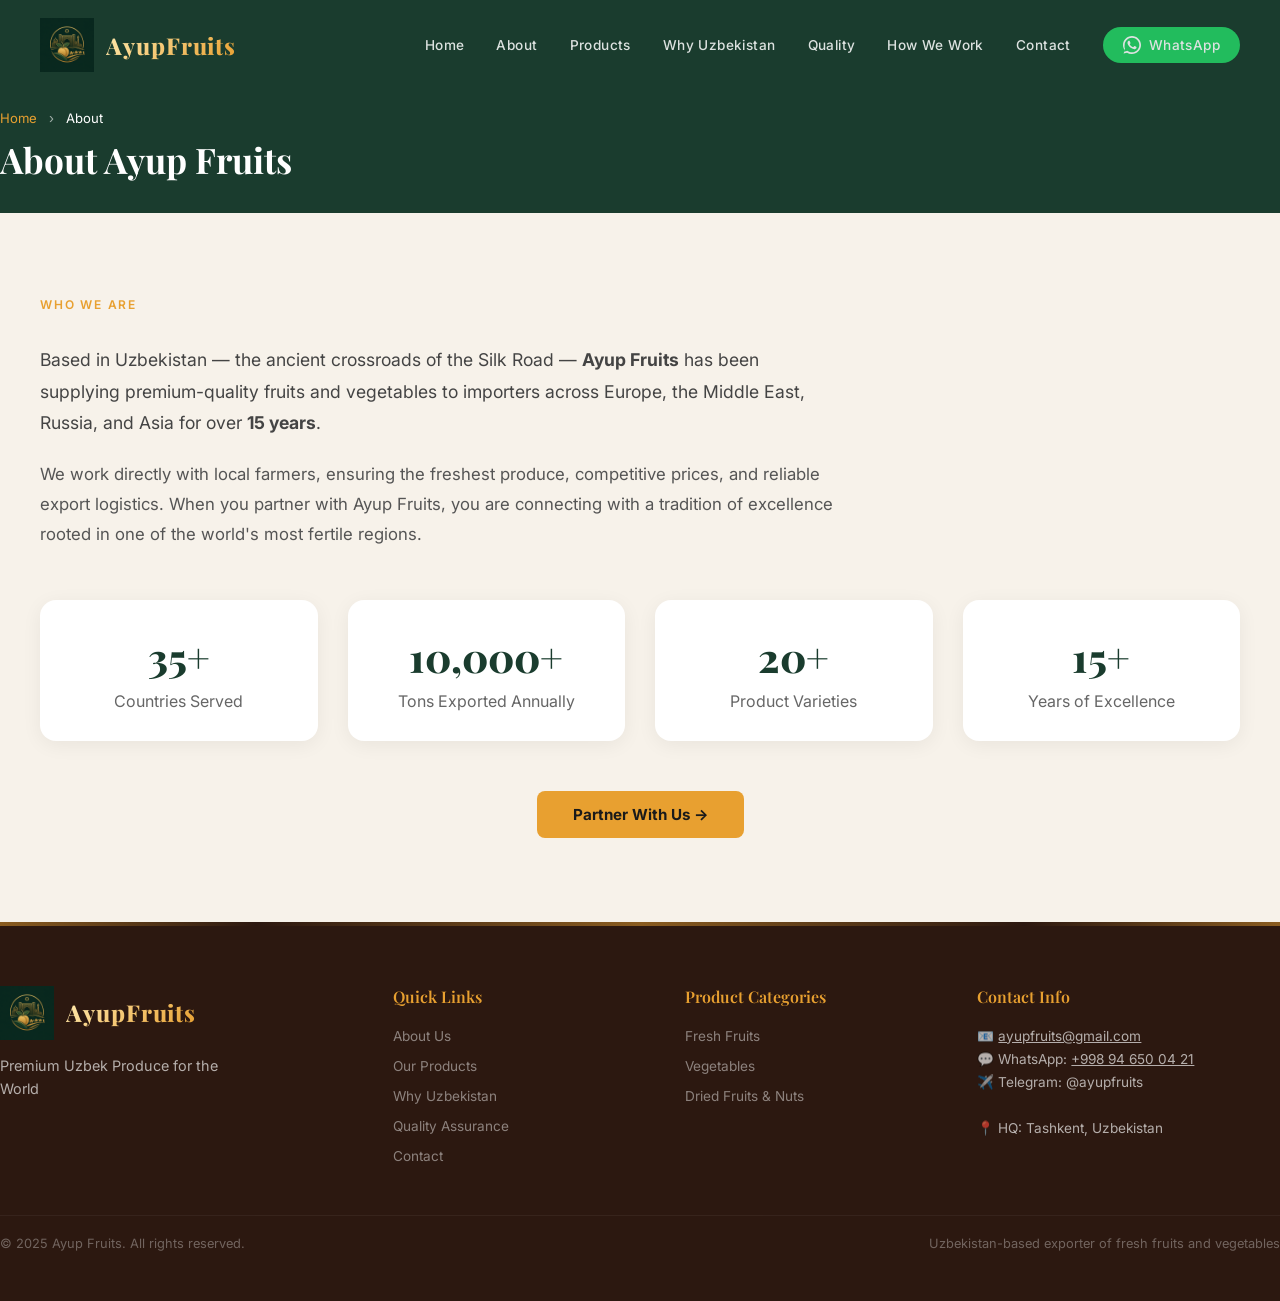
==== commit 914b2d29: "fix: update WhatsApp number from +49 152 1569 9662 to +998 94 650 04 21 across all pages" ====
--- a/about/index.html
+++ b/about/index.html
@@ -15,6 +15,17 @@
 <link rel="preconnect" href="https://fonts.googleapis.com">
 <link rel="preconnect" href="https://fonts.gstatic.com" crossorigin>
 <link href="https://fonts.googleapis.com/css2?family=Inter:wght@400;500;600;700&family=Playfair+Display:ital,wght@0,400;0,600;0,700;0,800;1,400&display=swap" rel="stylesheet">
+<!-- Google Analytics 4 — replace G-GHY3D572EW with your Measurement ID -->
+<script async src="https://www.googletagmanager.com/gtag/js?id=G-GHY3D572EW"></script>
+<script>
+  window.dataLayer = window.dataLayer || [];
+  function gtag(){dataLayer.push(arguments);}
+  gtag('js', new Date());
+  gtag('config', 'G-GHY3D572EW', {
+    page_title: document.title,
+    page_location: window.location.href
+  });
+</script>
 <link rel="stylesheet" href="../styles.css">
 <script type="application/ld+json">
 {
@@ -43,9 +54,9 @@
       <a href="../quality/">Quality</a>
       <a href="../how-we-work/">How We Work</a>
       <a href="../contact/">Contact</a>
-      <a href="https://wa.me/4915215699662" class="nav-wa-btn" target="_blank" rel="noopener" title="EU Sales Office">
+      <a href="https://wa.me/998946500421" class="nav-wa-btn" target="_blank" rel="noopener" title="EU Sales Office">
         <svg viewBox="0 0 24 24" fill="currentColor"><path d="M17.472 14.382c-.297-.149-1.758-.867-2.03-.967-.273-.099-.471-.148-.67.15-.197.297-.767.966-.94 1.164-.173.199-.347.223-.644.075-.297-.15-1.255-.463-2.39-1.475-.883-.788-1.48-1.761-1.653-2.059-.173-.297-.018-.458.13-.606.134-.133.298-.347.446-.52.149-.174.198-.298.298-.497.099-.198.05-.371-.025-.52-.075-.149-.669-1.612-.916-2.207-.242-.579-.487-.5-.669-.51-.173-.008-.371-.01-.57-.01-.198 0-.52.074-.792.372-.272.297-1.04 1.016-1.04 2.479 0 1.462 1.065 2.875 1.213 3.074.149.198 2.096 3.2 5.077 4.487.709.306 1.262.489 1.694.625.712.227 1.36.195 1.871.118.571-.085 1.758-.719 2.006-1.413.248-.694.248-1.289.173-1.413-.074-.124-.272-.198-.57-.347z"/><path d="M12 0C5.373 0 0 5.373 0 12c0 2.625.846 5.059 2.284 7.034L.789 23.492l4.634-1.215A11.95 11.95 0 0012 24c6.627 0 12-5.373 12-12S18.627 0 12 0zm0 21.75c-2.115 0-4.107-.628-5.764-1.707l-.413-.248-4.283 1.123 1.143-4.175-.272-.432A9.71 9.71 0 012.25 12c0-5.385 4.365-9.75 9.75-9.75s9.75 4.365 9.75 9.75-4.365 9.75-9.75 9.75z"/></svg>
-        WhatsApp <span style="font-size:0.7em;opacity:0.7">(EU)</span>
+        WhatsApp
       </a>
     </div>
     <button class="hamburger" id="hamburgerBtn" aria-label="Toggle menu">
@@ -123,7 +134,7 @@
         <h4>Contact Info</h4>
         <p>
           📧 <a href="mailto:ayupfruits@gmail.com" style="color:inherit;text-decoration:underline;">ayupfruits@gmail.com</a><br>
-          💬 WhatsApp (EU Sales): <a href="https://wa.me/4915215699662" style="color:inherit;text-decoration:underline;" target="_blank">+49 152 1569 9662</a><br>
+          💬 WhatsApp: <a href="https://wa.me/998946500421" style="color:inherit;text-decoration:underline;" target="_blank">+998 94 650 04 21</a><br>
           ✈️ Telegram: @ayupfruits<br><br>
           📍 HQ: Tashkent, Uzbekistan
         </p>
--- a/styles.css
+++ b/styles.css
@@ -384,93 +384,63 @@
   display: flex;
   align-items: center;
   justify-content: center;
-  width: 60px;
-  height: 60px;
-  margin: 0 auto 18px;
-  border-radius: 18px;
-  font-size: 1.6rem;
-  position: relative;
-  transition: transform 0.35s cubic-bezier(0.34, 1.56, 0.64, 1), box-shadow 0.3s ease;
-}
-.stat-icon svg {
-  width: 30px;
-  height: 30px;
-  filter: drop-shadow(0 2px 6px currentColor);
-}
-/* Per-card icon colors */
-.stat-item:nth-child(1) .stat-icon {
-  background: linear-gradient(135deg, rgba(64,196,255,0.18) 0%, rgba(30,144,255,0.1) 100%);
-  border: 1px solid rgba(64,196,255,0.35);
-  box-shadow: 0 4px 20px rgba(64,196,255,0.1);
-}
-.stat-item:nth-child(2) .stat-icon {
-  background: linear-gradient(135deg, rgba(255,152,0,0.18) 0%, rgba(230,81,0,0.1) 100%);
-  border: 1px solid rgba(255,152,0,0.35);
-  box-shadow: 0 4px 20px rgba(255,152,0,0.1);
-}
-.stat-item:nth-child(3) .stat-icon {
-  background: linear-gradient(135deg, rgba(76,175,80,0.18) 0%, rgba(27,94,32,0.12) 100%);
-  border: 1px solid rgba(76,175,80,0.35);
-  box-shadow: 0 4px 20px rgba(76,175,80,0.1);
-}
-.stat-item:nth-child(4) .stat-icon {
-  background: linear-gradient(135deg, rgba(186,104,200,0.18) 0%, rgba(123,31,162,0.12) 100%);
-  border: 1px solid rgba(186,104,200,0.35);
-  box-shadow: 0 4px 20px rgba(186,104,200,0.1);
+  width: 80px;
+  height: 80px;
+  margin: 0 auto 12px;
+  border-radius: 20px;
+  position: relative;
+  transition: transform 0.4s cubic-bezier(0.34, 1.56, 0.64, 1);
+}
+.stat-icon img {
+  width: 100%;
+  height: 100%;
+  object-fit: cover;
 }
 /* Hover lift for icon */
 .stat-item:hover .stat-icon {
-  transform: scale(1.12) translateY(-2px);
+  transform: scale(1.1) translateY(-4px);
 }
 .stat-number {
   font-family: 'Outfit', 'Inter', sans-serif;
-  font-size: clamp(2.6rem, 4.5vw, 3.6rem);
-  font-weight: 900;
+  font-size: clamp(2.4rem, 4.5vw, 3.2rem);
+  font-weight: 800;
   color: #ffffff;
   line-height: 1;
-  margin-bottom: 10px;
-  letter-spacing: -0.03em;
-  text-shadow:
-    0 0 20px rgba(232,160,48,0.9),
-    0 0 40px rgba(232,160,48,0.5),
-    0 0 80px rgba(232,160,48,0.25),
-    0 2px 4px rgba(0,0,0,0.4);
-  transition: text-shadow 0.3s ease;
+  margin-bottom: 8px;
+  letter-spacing: -0.02em;
+  text-shadow: 0 4px 12px rgba(0,0,0,0.4);
+  transition: color 0.3s ease, text-shadow 0.3s ease;
 }
 .stat-item:hover .stat-number {
-  text-shadow:
-    0 0 25px rgba(255,234,176,1),
-    0 0 50px rgba(232,160,48,0.8),
-    0 0 100px rgba(232,160,48,0.4),
-    0 2px 4px rgba(0,0,0,0.4);
+  color: var(--gold);
+  text-shadow: 0 4px 20px rgba(232,160,48,0.4);
 }
 .stat-number .plus-sign {
-  font-size: 55%;
+  font-size: 50%;
   font-weight: 700;
-  color: #E8A030;
+  color: var(--gold);
   vertical-align: super;
-  text-shadow: 0 0 12px rgba(232,160,48,0.8);
-  margin-left: 1px;
+  margin-left: 2px;
 }
 .stat-divider {
-  width: 36px;
+  width: 40px;
   height: 2px;
-  background: linear-gradient(90deg, transparent, rgba(232,160,48,0.7), transparent);
-  margin: 8px auto 10px;
+  background: linear-gradient(90deg, transparent, rgba(232,160,48,0.5), transparent);
+  margin: 12px auto;
   border-radius: 2px;
 }
 .stat-label {
-  font-size: 0.78rem;
-  color: rgba(255,255,255,0.85);
-  letter-spacing: 0.1em;
+  font-size: 0.85rem;
+  color: var(--gold);
+  letter-spacing: 0.08em;
   text-transform: uppercase;
   font-weight: 700;
   font-family: 'Inter', 'Outfit', sans-serif;
+  margin-bottom: 6px;
 }
 .stat-desc {
-  font-size: 0.7rem;
-  color: rgba(255,255,255,0.35);
-  margin-top: 6px;
+  font-size: 0.78rem;
+  color: rgba(255,255,255,0.6);
   letter-spacing: 0.01em;
   font-weight: 400;
   line-height: 1.45;
@@ -533,33 +503,50 @@
 .about-features {
   display: flex;
   flex-direction: column;
-  gap: 24px;
+  gap: 20px;
 }
 .about-feature {
   display: flex;
-  gap: 16px;
+  gap: 18px;
   align-items: flex-start;
+  padding: 18px 20px;
+  background: rgba(255, 255, 255, 0.6);
+  border: 1px solid rgba(232, 160, 48, 0.15);
+  border-radius: 16px;
+  transition: transform 0.3s cubic-bezier(0.25, 0.46, 0.45, 0.94), box-shadow 0.3s ease, border-color 0.3s ease, background 0.3s ease;
+}
+.about-feature:hover {
+  transform: translateY(-4px);
+  box-shadow: 0 12px 32px rgba(232, 160, 48, 0.08);
+  border-color: rgba(232, 160, 48, 0.35);
+  background: #ffffff;
 }
 .about-feature-icon {
   flex-shrink: 0;
-  width: 48px; height: 48px;
-  background: var(--gold);
-  border-radius: 10px;
+  width: 64px; height: 64px;
+  border-radius: 12px;
   display: flex;
   align-items: center;
   justify-content: center;
-  font-size: 1.3rem;
+  overflow: hidden;
+}
+.about-feature-icon img {
+  width: 100%;
+  height: 100%;
+  object-fit: cover;
+  mix-blend-mode: multiply; /* Removes the white background of the generated images */
 }
 .about-feature h4 {
-  font-size: 0.95rem;
-  font-weight: 600;
-  margin-bottom: 4px;
+  font-size: 1rem;
+  font-weight: 700;
+  margin-bottom: 6px;
   color: var(--green);
 }
 .about-feature p {
   font-size: 0.88rem;
-  color: #666;
+  color: rgba(21, 63, 46, 0.7);
   line-height: 1.5;
+  margin: 0;
 }
 
 /* ============================================
@@ -623,13 +610,15 @@
   overflow: hidden;
   position: relative;
 }
-.product-card-img img {
+.product-card-img img,
+.product-card-img video {
   width: 100%;
   height: 100%;
   object-fit: cover;
   transition: transform 0.5s ease;
 }
-.product-card:hover .product-card-img img {
+.product-card:hover .product-card-img img,
+.product-card:hover .product-card-img video {
   transform: scale(1.08);
 }
 .product-card-overlay {
@@ -1244,37 +1233,39 @@
 
 /* Step card body */
 .step-card {
-  background: rgba(255,255,255,0.04);
-  border: 1px solid rgba(232,160,48,0.12);
+  background: rgba(255,255,255,0.85);
+  border: 1px solid rgba(200,155,60,0.2);
   border-radius: 16px;
   padding: 22px 14px 20px;
   backdrop-filter: blur(6px);
   -webkit-backdrop-filter: blur(6px);
-  transition: border-color 0.3s ease, background 0.3s ease;
+  transition: border-color 0.3s ease, background 0.3s ease, box-shadow 0.3s ease;
+  box-shadow: 0 2px 12px rgba(0,0,0,0.06);
 }
 .process-step:hover .step-card {
-  border-color: rgba(232,160,48,0.3);
-  background: rgba(255,255,255,0.06);
+  border-color: rgba(200,155,60,0.45);
+  background: rgba(255,255,255,0.98);
+  box-shadow: 0 6px 24px rgba(200,155,60,0.12);
 }
 .step-icon {
   margin-bottom: 12px;
 }
 .step-icon svg {
   width: 28px; height: 28px;
-  opacity: 0.7;
+  opacity: 1;
 }
 .step-card h4 {
   font-family: 'Inter', 'Outfit', sans-serif;
   font-size: 0.82rem;
   font-weight: 700;
-  color: rgba(255,255,255,0.9);
+  color: var(--green, #153F2E);
   text-transform: uppercase;
   letter-spacing: 0.06em;
   margin-bottom: 8px;
 }
 .step-card p {
   font-size: 0.76rem;
-  color: rgba(255,255,255,0.4);
+  color: rgba(30, 50, 40, 0.65);
   line-height: 1.5;
 }
 
@@ -1430,7 +1421,7 @@
 .modal-container {
   background: var(--white);
   width: 100%;
-  max-width: 850px;
+  max-width: 960px;
   border-radius: 16px;
   overflow: hidden;
   position: relative;
@@ -1468,43 +1459,41 @@
 }
 .modal-layout {
   display: grid;
-  grid-template-columns: 1.15fr 1.2fr;
+  grid-template-columns: 1.2fr 1fr;
   width: 100%;
-}
-.modal-img-sec {
-  position: relative;
-  height: 100%;
-  min-height: 480px;
-  display: flex;
-  flex-direction: column;
-}
-.modal-img-sec img {
-  width: 100%;
-  height: 50%;
-  object-fit: cover;
-}
-.modal-video-container {
-  height: 50%;
-  width: 100%;
+  min-height: 540px;
+}
+/* NEW: Single unified media panel — full height left side */
+.modal-media-panel {
   position: relative;
   overflow: hidden;
-  background: #000;
-  border-top: 4px solid var(--gold);
-}
-.modal-video-container video {
+  background: #111;
+  border-right: 4px solid var(--gold);
+  min-height: 500px;
+}
+.modal-media-panel video,
+.modal-media-panel img {
+  position: absolute;
+  inset: 0;
   width: 100%;
   height: 100%;
   object-fit: cover;
   display: block;
 }
+.modal-media-panel img {
+  z-index: 1;
+}
+.modal-media-panel video {
+  z-index: 2;
+}
 .modal-live-badge {
   position: absolute;
-  bottom: 12px;
-  left: 12px;
+  bottom: 16px;
+  left: 16px;
   background: rgba(20,20,20,0.85);
   color: #FFEAB0;
   border: 1px solid var(--gold);
-  padding: 5px 10px;
+  padding: 6px 12px;
   font-size: 0.65rem;
   border-radius: 4px;
   font-weight: 700;
@@ -1529,12 +1518,9 @@
   50% { transform: scale(1.2); opacity: 1; }
   100% { transform: scale(0.9); opacity: 0.6; }
 }
-.modal-img-sec::after {
-  content: '';
-  position: absolute;
-  inset: 0;
-  border-right: 4px solid var(--gold);
-  pointer-events: none;
+/* Hide video element when no video source */
+.modal-media-panel video[src=""] {
+  display: none;
 }
 .modal-info-sec {
   padding: 40px;
@@ -1605,143 +1591,7 @@
   box-shadow: 0 8px 20px rgba(26,60,46,0.25);
 }
 
-/* Global Export Routes section */
-#logistics {
-  background: var(--ivory);
-  padding: 120px 0;
-  position: relative;
-  border-top: 1px solid #ebdcc5;
-  border-bottom: 1px solid #ebdcc5;
-}
-.logistics-grid {
-  display: grid;
-  grid-template-columns: 1.35fr 1fr;
-  gap: 40px;
-  align-items: center;
-}
-.map-container {
-  background: var(--white);
-  border-radius: 16px;
-  padding: 20px;
-  border: 2px solid #ebdcc5;
-  box-shadow: 0 10px 35px rgba(44,24,16,0.06);
-  position: relative;
-  overflow: hidden;
-  height: 480px;
-  display: flex;
-  align-items: center;
-  justify-content: center;
-}
-.map-svg {
-  width: 100%;
-  height: 100%;
-}
-.map-bg-path {
-  fill: #f5eedf;
-  stroke: #e0d4be;
-  stroke-width: 0.8;
-}
-.map-route-line {
-  stroke: var(--gold);
-  stroke-width: 2.2;
-  stroke-linecap: round;
-  fill: none;
-  stroke-dasharray: 8 8;
-  animation: routeDash 25s linear infinite;
-  filter: drop-shadow(0 0 3px rgba(232,160,48,0.7));
-  opacity: 0.45;
-  transition: all var(--transition);
-}
-.map-route-line.active-route {
-  stroke: #C0392B;
-  stroke-width: 3.5;
-  stroke-dasharray: 10 6;
-  filter: drop-shadow(0 0 5px rgba(192,57,43,0.9));
-  animation: routeDash 8s linear infinite;
-  opacity: 1;
-}
-@keyframes routeDash {
-  to { stroke-dashoffset: -400; }
-}
-.map-city-node {
-  fill: var(--brown);
-  stroke: var(--gold);
-  stroke-width: 2;
-  cursor: pointer;
-  transition: r 0.25s, fill 0.25s;
-}
-.map-city-node:hover, .map-city-node.active-node {
-  fill: #C0392B;
-  stroke: var(--white);
-  r: 8;
-}
-.map-pulse {
-  fill: var(--gold);
-  opacity: 0;
-  animation: mapPulse 2.5s ease-out infinite;
-}
-@keyframes mapPulse {
-  0% { r: 4; opacity: 0.8; }
-  100% { r: 20; opacity: 0; }
-}
-.routes-panel {
-  display: flex;
-  flex-direction: column;
-  gap: 16px;
-}
-.route-card {
-  background: var(--white);
-  border-radius: 10px;
-  padding: 20px;
-  border: 1px solid #ebdcc5;
-  cursor: pointer;
-  transition: all var(--transition);
-  position: relative;
-  overflow: hidden;
-}
-.route-card::before {
-  content: '';
-  position: absolute;
-  top: 0; left: 0; bottom: 0;
-  width: 4px;
-  background: transparent;
-  transition: background var(--transition);
-}
-.route-card:hover, .route-card.active {
-  border-color: var(--green);
-  box-shadow: 0 6px 20px rgba(26,60,46,0.1);
-  transform: translateX(5px);
-}
-.route-card.active::before {
-  background: var(--green);
-}
-.route-card-title {
-  font-family: 'Playfair Display', serif;
-  font-size: 1.15rem;
-  font-weight: 700;
-  color: var(--green);
-  display: flex;
-  justify-content: space-between;
-  margin-bottom: 6px;
-}
-.route-card-title span.route-time {
-  color: var(--gold);
-  font-size: 0.9rem;
-  font-family: 'Inter', sans-serif;
-  font-weight: 600;
-}
-.route-info-list {
-  display: flex;
-  gap: 15px;
-  font-size: 0.85rem;
-  color: #555;
-  margin-top: 8px;
-}
-.route-info-item {
-  display: flex;
-  align-items: center;
-  gap: 6px;
-}
+
 
 /* Certifications styles */
 .quality-card {
@@ -1882,14 +1732,9 @@
 }
 
 /* Responsive Overrides */
-@media (max-width: 1024px) {
-  .logistics-grid { grid-template-columns: 1fr; gap: 40px; }
-  .map-container { height: 420px; }
-}
 @media (max-width: 768px) {
   .modal-layout { grid-template-columns: 1fr; }
-  .modal-img-sec { min-height: 380px; height: auto; }
-  .modal-img-sec::after { border-right: none; border-bottom: 4px solid var(--gold); }
+  .modal-media-panel { min-height: 280px; height: 280px; }
   .modal-info-sec { padding: 25px; }
   .wa-agent-selector { grid-template-columns: 1fr; gap: 12px; }
 }
@@ -2161,3 +2006,780 @@
   transform: translateY(-2px);
   box-shadow: 0 6px 20px rgba(232,160,48,0.15);
 }
+
+/* ============================================
+   NEW SECTIONS — GLOBAL REDESIGN CSS
+   ============================================ */
+
+/* Hero badge */
+.hero-badge {
+  display: inline-block;
+  background: rgba(232,160,48,0.15);
+  border: 1px solid rgba(232,160,48,0.5);
+  color: #E8A030;
+  font-size: 0.72rem;
+  font-weight: 700;
+  letter-spacing: 0.18em;
+  text-transform: uppercase;
+  padding: 6px 18px;
+  border-radius: 50px;
+  margin-bottom: 24px;
+}
+.animated-badge {
+  animation: fadeInUp 0.6s ease both;
+}
+.hero-title-line2 {
+  display: block;
+  font-family: 'Playfair Display', serif;
+  font-size: inherit;
+  color: #FFEAB0;
+  opacity: 0.85;
+}
+.hero-trust-row {
+  display: flex;
+  align-items: center;
+  gap: 4px;
+  margin-top: 24px;
+  flex-wrap: wrap;
+}
+.hero-trust-item {
+  font-size: 0.82rem;
+  color: rgba(255,234,176,0.75);
+  letter-spacing: 0.02em;
+}
+.hero-trust-sep {
+  color: rgba(232,160,48,0.5);
+  font-size: 1rem;
+}
+.btn-import {
+  background: transparent;
+  border: 2px solid var(--gold);
+  color: var(--gold);
+}
+.btn-import:hover {
+  background: var(--gold);
+  color: var(--brown);
+}
+
+/* About — export/import division cards */
+.about-divisions {
+  display: grid;
+  grid-template-columns: 1fr 1fr;
+  gap: 16px;
+  margin: 24px 0;
+}
+.about-division {
+  display: flex;
+  gap: 16px;
+  padding: 20px;
+  border-radius: 16px;
+  border: 1px solid rgba(232,160,48,0.15);
+  align-items: flex-start;
+  transition: transform 0.3s cubic-bezier(0.25, 0.46, 0.45, 0.94), box-shadow 0.3s ease, border-color 0.3s ease, background 0.3s ease;
+}
+.about-division:hover {
+  transform: translateY(-4px);
+}
+.export-division { 
+  background: linear-gradient(135deg, rgba(26,60,46,0.04) 0%, rgba(26,60,46,0.01) 100%); 
+  border-color: rgba(26,60,46,0.1); 
+}
+.export-division:hover { 
+  border-color: rgba(26,60,46,0.3); 
+  box-shadow: 0 12px 32px rgba(26,60,46,0.08); 
+  background: #ffffff; 
+}
+.import-division { 
+  background: linear-gradient(135deg, rgba(232,160,48,0.06) 0%, rgba(232,160,48,0.02) 100%); 
+}
+.import-division:hover { 
+  border-color: rgba(232,160,48,0.4); 
+  box-shadow: 0 12px 32px rgba(232,160,48,0.1); 
+  background: #ffffff; 
+}
+.division-flag { 
+  flex-shrink: 0; 
+  width: 56px; height: 56px;
+  background: #ffffff;
+  border-radius: 12px;
+  box-shadow: 0 4px 12px rgba(0,0,0,0.04);
+  display: flex;
+  align-items: center;
+  justify-content: center;
+  overflow: hidden;
+}
+.division-flag img {
+  width: 100%;
+  height: 100%;
+  object-fit: cover;
+  mix-blend-mode: multiply;
+}
+.division-content h4 {
+  font-size: 1rem;
+  font-weight: 700;
+  color: var(--green);
+  margin-bottom: 6px;
+}
+.division-content p { 
+  font-size: 0.85rem; 
+  color: rgba(21, 63, 46, 0.7); 
+  line-height: 1.5; 
+  margin: 0;
+}
+
+/* Product Section Tabs (Export / Import) */
+.product-section-tabs {
+  display: flex;
+  gap: 16px;
+  margin: 32px 0 24px;
+  justify-content: center;
+}
+.section-tab {
+  display: flex;
+  flex-direction: column;
+  align-items: center;
+  gap: 4px;
+  padding: 18px 40px;
+  border-radius: 12px;
+  border: 2px solid #ddd;
+  background: var(--white);
+  cursor: pointer;
+  transition: all 0.3s ease;
+  min-width: 200px;
+}
+.section-tab:hover { border-color: var(--gold); }
+.section-tab.active {
+  border-color: var(--green);
+  background: var(--green);
+  color: var(--white);
+  box-shadow: 0 8px 24px rgba(26,60,46,0.25);
+}
+.tab-flag { font-size: 1.6rem; }
+.tab-label {
+  font-weight: 700;
+  font-size: 1rem;
+  color: inherit;
+}
+.section-tab.active .tab-label { color: var(--white); }
+.tab-sub {
+  font-size: 0.78rem;
+  color: #888;
+  font-weight: 400;
+}
+.section-tab.active .tab-sub { color: rgba(255,234,176,0.8); }
+
+/* Import product origin badge */
+.import-origin-badge {
+  position: absolute;
+  top: 10px;
+  left: 10px;
+  background: rgba(26,60,46,0.9);
+  color: #FFEAB0;
+  font-size: 0.7rem;
+  font-weight: 600;
+  padding: 4px 10px;
+  border-radius: 4px;
+  z-index: 3;
+  border: 1px solid rgba(232,160,48,0.4);
+}
+.import-product-card .product-card-img { position: relative; }
+
+/* ============================================
+   GLOBAL SOURCING SECTION
+   ============================================ */
+#global-sourcing {
+  background: var(--green);
+  color: var(--white);
+  padding: 100px 0;
+  position: relative;
+  overflow: hidden;
+}
+#global-sourcing .section-heading { color: #FFEAB0; }
+#global-sourcing .section-body { color: rgba(255,255,255,0.75); }
+.sourcing-layout {
+  display: grid;
+  grid-template-columns: 1fr 1.2fr;
+  gap: 60px;
+  align-items: start;
+  margin-top: 60px;
+}
+.sourcing-regions-title {
+  font-size: 0.85rem;
+  font-weight: 700;
+  text-transform: uppercase;
+  letter-spacing: 0.12em;
+  color: var(--gold);
+  margin-bottom: 20px;
+}
+.sourcing-grid {
+  display: grid;
+  grid-template-columns: 1fr 1fr;
+  gap: 10px;
+}
+.sourcing-region-card {
+  display: flex;
+  flex-direction: column;
+  gap: 3px;
+  padding: 12px 14px;
+  background: rgba(255,255,255,0.06);
+  border: 1px solid rgba(232,160,48,0.2);
+  border-radius: 8px;
+  transition: all 0.3s;
+}
+.sourcing-region-card:hover {
+  background: rgba(232,160,48,0.12);
+  border-color: rgba(232,160,48,0.5);
+}
+.region-flag { font-size: 1.2rem; }
+.region-name { font-weight: 700; font-size: 0.88rem; color: #FFEAB0; }
+.region-products { font-size: 0.73rem; color: rgba(255,255,255,0.55); }
+.sourcing-map-container {
+  position: relative;
+  max-width: 720px;
+  width: 100%;
+  margin: 16px auto 0;
+}
+.sourcing-map-badge {
+  background: rgba(232,160,48,0.15);
+  border: 1px solid rgba(232,160,48,0.4);
+  color: var(--gold);
+  font-size: 0.68rem;
+  font-weight: 700;
+  letter-spacing: 0.14em;
+  text-transform: uppercase;
+  padding: 5px 14px;
+  border-radius: 4px;
+  display: inline-block;
+  margin-bottom: 16px;
+}
+.world-trade-map {
+  width: 100%;
+  border-radius: 12px;
+  border: 1px solid rgba(232,160,48,0.2);
+}
+.map-caption {
+  font-size: 0.75rem;
+  color: rgba(255,255,255,0.4);
+  text-align: center;
+  margin-top: 10px;
+}
+.sourcing-promise {
+  display: grid;
+  grid-template-columns: repeat(4, 1fr);
+  gap: 20px;
+  margin-top: 60px;
+}
+.sourcing-promise-card {
+  background: rgba(255,255,255,0.06);
+  border: 1px solid rgba(232,160,48,0.2);
+  border-radius: 12px;
+  padding: 24px 20px;
+  text-align: center;
+  transition: all 0.3s;
+}
+.sourcing-promise-card:hover {
+  background: rgba(232,160,48,0.1);
+  border-color: rgba(232,160,48,0.5);
+  transform: translateY(-4px);
+}
+.promise-icon { font-size: 1.8rem; margin-bottom: 12px; }
+.sourcing-promise-card h4 {
+  font-size: 0.95rem;
+  color: #FFEAB0;
+  margin-bottom: 8px;
+  font-weight: 700;
+}
+.sourcing-promise-card p { font-size: 0.82rem; color: rgba(255,255,255,0.6); line-height: 1.5; }
+
+/* ============================================
+   YEAR-ROUND SUPPLY SECTION
+   ============================================ */
+.yr-header { text-align: center; margin-bottom: 60px; }
+.yr-pillars {
+  display: grid;
+  grid-template-columns: 1fr auto 1fr;
+  gap: 30px;
+  align-items: center;
+  margin-bottom: 60px;
+}
+.yr-pillar {
+  background: var(--ivory);
+  border: 2px solid rgba(232,160,48,0.3);
+  border-radius: 16px;
+  padding: 32px 28px;
+  text-align: center;
+  transition: all 0.3s;
+}
+.yr-pillar:hover { border-color: var(--gold); box-shadow: 0 8px 24px rgba(232,160,48,0.15); }
+.yr-pillar-icon {
+  width: 64px; height: 64px;
+  border-radius: 50%;
+  display: flex; align-items: center; justify-content: center;
+  font-size: 1.8rem;
+  margin: 0 auto 16px;
+}
+.yr-pillar h4 { font-family: 'Playfair Display', serif; font-size: 1.1rem; color: var(--green); margin-bottom: 6px; }
+.yr-pillar > p:first-of-type { font-weight: 700; color: var(--gold); font-size: 0.9rem; }
+.yr-bridge {
+  display: flex;
+  flex-direction: column;
+  align-items: center;
+  gap: 8px;
+  color: var(--gold);
+  font-size: 0.75rem;
+  font-weight: 600;
+  text-align: center;
+  text-transform: uppercase;
+  letter-spacing: 0.08em;
+}
+.yr-bridge svg { width: 60px; }
+.yr-calendar {
+  background: var(--ivory);
+  border-radius: 16px;
+  padding: 36px;
+  border: 1px solid rgba(232,160,48,0.2);
+}
+.yr-calendar-title {
+  font-family: 'Playfair Display', serif;
+  font-size: 1.1rem;
+  color: var(--green);
+  margin-bottom: 24px;
+}
+.season-timeline { display: flex; flex-direction: column; gap: 12px; }
+.season-months {
+  display: grid;
+  grid-template-columns: 140px repeat(12, 1fr);
+  gap: 0;
+  padding-left: 0;
+  margin-bottom: 4px;
+}
+.season-months span {
+  text-align: center;
+  font-size: 0.72rem;
+  font-weight: 600;
+  color: #888;
+  text-transform: uppercase;
+}
+.season-months span:first-child { grid-column: 1; visibility: hidden; }
+.season-row {
+  display: grid;
+  grid-template-columns: 140px 1fr;
+  gap: 12px;
+  align-items: center;
+}
+.season-label { font-size: 0.8rem; color: #555; font-weight: 500; }
+.season-bar-container {
+  position: relative;
+  height: 20px;
+  background: rgba(0,0,0,0.05);
+  border-radius: 10px;
+  overflow: visible;
+}
+.season-bar {
+  position: absolute;
+  height: 100%;
+  border-radius: 10px;
+  top: 0;
+}
+.export-bar { background: linear-gradient(90deg, #1a3c2e, #2d6a4f); }
+.import-bar { background: linear-gradient(90deg, #c88015, #E8A030); opacity: 0.8; }
+.season-legend {
+  display: flex;
+  gap: 20px;
+  margin-top: 16px;
+  font-size: 0.78rem;
+  color: #666;
+}
+.legend-export::before { content: '■'; color: #1a3c2e; margin-right: 5px; }
+.legend-import::before { content: '■'; color: #E8A030; margin-right: 5px; }
+.yr-cta { text-align: center; margin-top: 48px; }
+.yr-cta p { font-size: 1.05rem; color: #555; margin-bottom: 20px; font-style: italic; }
+
+/* ============================================
+   WHY CHOOSE AYUPFRUITS
+   ============================================ */
+.why-us-header { text-align: center; margin-bottom: 60px; }
+.why-us-grid {
+  display: grid;
+  grid-template-columns: repeat(5, 1fr);
+  gap: 20px;
+}
+.why-us-card {
+  background: var(--white);
+  border: 1px solid rgba(232,160,48,0.2);
+  border-radius: 14px;
+  padding: 24px 18px;
+  text-align: center;
+  transition: all 0.3s;
+  box-shadow: 0 2px 12px rgba(0,0,0,0.04);
+}
+.why-us-card:hover {
+  border-color: var(--gold);
+  transform: translateY(-4px);
+  box-shadow: 0 12px 28px rgba(232,160,48,0.12);
+}
+.why-us-icon { font-size: 1.8rem; margin-bottom: 12px; }
+.why-us-card h4 { font-size: 0.9rem; font-weight: 700; color: var(--green); margin-bottom: 8px; line-height: 1.3; }
+.why-us-card p { font-size: 0.78rem; color: #666; line-height: 1.5; }
+
+/* ============================================
+   TRUST SECTION
+   ============================================ */
+.trust-grid {
+  display: grid;
+  grid-template-columns: repeat(6, 1fr);
+  gap: 20px;
+}
+.trust-metric {
+  text-align: center;
+  padding: 28px 16px;
+  border: 1px solid rgba(232,160,48,0.25);
+  border-radius: 12px;
+  background: rgba(255,255,255,0.05);
+  transition: all 0.3s;
+}
+.trust-metric:hover { background: rgba(232,160,48,0.1); border-color: var(--gold); }
+.trust-number {
+  font-family: 'Playfair Display', serif;
+  font-size: 2.2rem;
+  font-weight: 700;
+  color: #FFEAB0;
+  line-height: 1;
+  margin-bottom: 8px;
+}
+.trust-plus { font-size: 1.4rem; color: var(--gold); }
+.trust-label { font-size: 0.8rem; color: rgba(255,255,255,0.6); letter-spacing: 0.04em; font-weight: 500; }
+
+/* ============================================
+   HOW WE TRADE SECTION
+   ============================================ */
+.trade-tabs {
+  display: flex;
+  gap: 12px;
+  justify-content: center;
+  margin: 32px 0 40px;
+}
+.trade-tab {
+  display: flex;
+  align-items: center;
+  gap: 8px;
+  padding: 12px 28px;
+  border-radius: 50px;
+  border: 2px solid rgba(232,160,48,0.3);
+  background: transparent;
+  color: #888;
+  font-weight: 600;
+  font-size: 0.95rem;
+  cursor: pointer;
+  transition: all 0.3s;
+}
+.trade-tab:hover { border-color: var(--gold); color: var(--green); }
+.trade-tab.active {
+  background: var(--green);
+  border-color: var(--green);
+  color: var(--white);
+  box-shadow: 0 4px 16px rgba(26,60,46,0.25);
+}
+
+/* ============================================
+   FAQ SECTION
+   ============================================ */
+.faq-header { text-align: center; margin-bottom: 60px; }
+.faq-groups { display: grid; grid-template-columns: repeat(3, 1fr); gap: 32px; }
+.faq-group {}
+.faq-group-title {
+  font-size: 1rem;
+  font-weight: 700;
+  color: var(--green);
+  margin-bottom: 20px;
+  padding-bottom: 12px;
+  border-bottom: 2px solid rgba(232,160,48,0.3);
+}
+.faq-list { display: flex; flex-direction: column; gap: 2px; }
+.faq-item {
+  border: 1px solid rgba(232,160,48,0.15);
+  border-radius: 8px;
+  overflow: hidden;
+  margin-bottom: 6px;
+}
+.faq-question {
+  width: 100%;
+  text-align: left;
+  background: var(--ivory);
+  border: none;
+  padding: 14px 16px;
+  font-size: 0.85rem;
+  font-weight: 600;
+  color: var(--green);
+  cursor: pointer;
+  display: flex;
+  align-items: flex-start;
+  justify-content: space-between;
+  gap: 8px;
+  transition: background 0.2s;
+  line-height: 1.4;
+}
+.faq-question:hover { background: rgba(232,160,48,0.08); }
+.faq-question.active { background: rgba(26,60,46,0.08); }
+.faq-chevron {
+  flex-shrink: 0;
+  font-size: 1.1rem;
+  color: var(--gold);
+  transition: transform 0.3s;
+  margin-top: 1px;
+}
+.faq-item.open .faq-chevron { transform: rotate(180deg); }
+.faq-answer {
+  max-height: 0;
+  overflow: hidden;
+  transition: max-height 0.35s ease;
+  background: var(--white);
+}
+.faq-answer p {
+  padding: 14px 16px;
+  font-size: 0.83rem;
+  color: #555;
+  line-height: 1.6;
+  margin: 0;
+}
+
+/* ============================================
+   CONTACT INQUIRY TYPE SELECTOR
+   ============================================ */
+.inquiry-type-selector { text-align: center; margin-bottom: 40px; }
+.inquiry-type-label {
+  font-size: 0.85rem;
+  color: #888;
+  text-transform: uppercase;
+  letter-spacing: 0.1em;
+  font-weight: 600;
+  margin-bottom: 16px;
+}
+.inquiry-type-btns { display: flex; gap: 16px; justify-content: center; }
+.inquiry-type-btn {
+  display: flex;
+  flex-direction: column;
+  align-items: center;
+  gap: 4px;
+  padding: 18px 32px;
+  border: 2px solid #ddd;
+  border-radius: 12px;
+  background: var(--white);
+  cursor: pointer;
+  transition: all 0.3s;
+  min-width: 180px;
+}
+.inquiry-type-btn:hover { border-color: var(--gold); }
+.inquiry-type-btn.active {
+  border-color: var(--green);
+  background: rgba(26,60,46,0.05);
+}
+.inquiry-btn-icon { font-size: 1.5rem; }
+.inquiry-btn-title { font-weight: 700; font-size: 0.95rem; color: var(--green); }
+.inquiry-btn-sub { font-size: 0.75rem; color: #888; }
+
+/* ============================================
+   RESPONSIVE OVERRIDES FOR NEW SECTIONS
+   ============================================ */
+@media (max-width: 1100px) {
+  .why-us-grid { grid-template-columns: repeat(3, 1fr); }
+  .trust-grid { grid-template-columns: repeat(3, 1fr); }
+  .sourcing-layout { grid-template-columns: 1fr; }
+  .sourcing-promise { grid-template-columns: repeat(2, 1fr); }
+}
+@media (max-width: 900px) {
+  .faq-groups { grid-template-columns: 1fr; gap: 24px; }
+  .about-divisions { grid-template-columns: 1fr; }
+  .product-section-tabs { flex-direction: column; }
+  .section-tab { min-width: auto; width: 100%; flex-direction: row; justify-content: center; }
+  .yr-pillars { grid-template-columns: 1fr; }
+  .yr-bridge { transform: rotate(90deg); padding: 10px 0; }
+  .sourcing-grid { grid-template-columns: 1fr 1fr 1fr; }
+}
+@media (max-width: 768px) {
+  .why-us-grid { grid-template-columns: repeat(2, 1fr); }
+  .trust-grid { grid-template-columns: repeat(2, 1fr); }
+  .hero-badge { font-size: 0.65rem; padding: 5px 14px; }
+  .hero-trust-row { justify-content: center; }
+  .season-months { grid-template-columns: 100px repeat(12, 1fr); }
+  .season-row { grid-template-columns: 100px 1fr; }
+  .season-label { font-size: 0.7rem; }
+  .inquiry-type-btns { flex-direction: column; align-items: center; }
+  .sourcing-grid { grid-template-columns: 1fr 1fr; }
+}
+
+/* ============================================
+   WORLD TRADE MAP — CANVAS STYLES
+   ============================================ */
+.world-map-wrapper {
+  position: relative;
+  width: 100%;
+  max-width: 720px;
+  margin: 0 auto;
+  aspect-ratio: 2.4 / 1;
+  border-radius: 16px;
+  overflow: hidden;
+  border: 1px solid rgba(232,160,48,0.25);
+  background: #0d1f17;
+  box-shadow: 0 8px 32px rgba(0,0,0,0.35);
+}
+.world-map-wrapper canvas {
+  display: block;
+  width: 100% !important;
+  height: 100% !important;
+  border-radius: 16px;
+}
+.map-tooltip {
+  position: absolute;
+  background: rgba(10,25,15,0.92);
+  border: 1px solid rgba(232,160,48,0.5);
+  border-radius: 8px;
+  padding: 8px 12px;
+  font-size: 0.82rem;
+  color: #FFEAB0;
+  pointer-events: none;
+  z-index: 10;
+  backdrop-filter: blur(6px);
+  white-space: nowrap;
+  box-shadow: 0 4px 16px rgba(0,0,0,0.4);
+}
+.map-tooltip strong {
+  display: block;
+  font-size: 0.9rem;
+  margin-bottom: 2px;
+}
+.map-tooltip span {
+  color: rgba(255,234,176,0.65);
+  font-size: 0.76rem;
+}
+
+/* ================================================
+   LOGISTICS PREVIEW (HOMEPAGE) — REDESIGNED
+   ================================================ */
+
+/* Split layout */
+.lp-split-layout {
+  display: grid;
+  grid-template-columns: 1fr 1fr;
+  gap: 50px;
+  align-items: center;
+}
+
+/* Left column */
+.lp-left {
+  display: flex;
+  flex-direction: column;
+}
+
+/* Vertical cards */
+.lp-cards-vertical {
+  display: flex;
+  flex-direction: column;
+  gap: 14px;
+}
+
+.lp-card-v {
+  display: flex;
+  align-items: center;
+  gap: 16px;
+  background: rgba(255,255,255,0.04);
+  border: 1px solid rgba(232,160,48,0.18);
+  border-left: 3px solid rgba(232,160,48,0.7);
+  border-radius: 12px;
+  padding: 14px 18px;
+  transition: background 0.25s ease, border-color 0.25s ease, transform 0.25s ease;
+}
+
+.lp-card-v:hover {
+  background: rgba(255,255,255,0.07);
+  border-left-color: var(--gold);
+  transform: translateX(4px);
+}
+
+.lp-card-v-icon {
+  font-size: 1.6rem;
+  flex-shrink: 0;
+  width: 42px;
+  height: 42px;
+  display: flex;
+  align-items: center;
+  justify-content: center;
+  background: rgba(232,160,48,0.08);
+  border-radius: 10px;
+  border: 1px solid rgba(232,160,48,0.2);
+}
+
+.lp-card-v-text h5 {
+  font-size: 0.95rem;
+  font-weight: 700;
+  color: var(--gold);
+  margin-bottom: 3px;
+  letter-spacing: 0.02em;
+}
+
+.lp-card-v-text p {
+  font-size: 0.82rem;
+  color: rgba(255,255,255,0.6);
+  line-height: 1.45;
+  margin: 0;
+}
+
+/* Right column — image */
+.lp-right {
+  position: relative;
+}
+
+.lp-img-frame {
+  position: relative;
+  border-radius: 18px;
+  overflow: hidden;
+  border: 1px solid rgba(232,160,48,0.25);
+  box-shadow: 0 20px 50px rgba(0,0,0,0.45), 0 0 0 1px rgba(232,160,48,0.1);
+  height: 340px;
+}
+
+.lp-img-frame::before {
+  content: '';
+  position: absolute;
+  inset: 0;
+  background: linear-gradient(to bottom, transparent 50%, rgba(10,28,18,0.6) 100%);
+  z-index: 1;
+  pointer-events: none;
+}
+
+.lp-img {
+  width: 100%;
+  height: 100%;
+  object-fit: cover;
+  transition: transform 0.7s ease;
+}
+
+.lp-img-frame:hover .lp-img {
+  transform: scale(1.04);
+}
+
+.lp-img-badge {
+  position: absolute;
+  bottom: 16px;
+  left: 16px;
+  z-index: 2;
+  background: rgba(10,28,18,0.85);
+  backdrop-filter: blur(8px);
+  border: 1px solid rgba(232,160,48,0.35);
+  border-radius: 8px;
+  padding: 6px 14px;
+  font-size: 0.8rem;
+  font-weight: 600;
+  color: var(--gold);
+  letter-spacing: 0.04em;
+}
+
+/* Responsive */
+@media (max-width: 900px) {
+  .lp-split-layout {
+    grid-template-columns: 1fr;
+    gap: 30px;
+  }
+  .lp-right { order: -1; }
+  .lp-img-frame { height: 240px; }
+}
